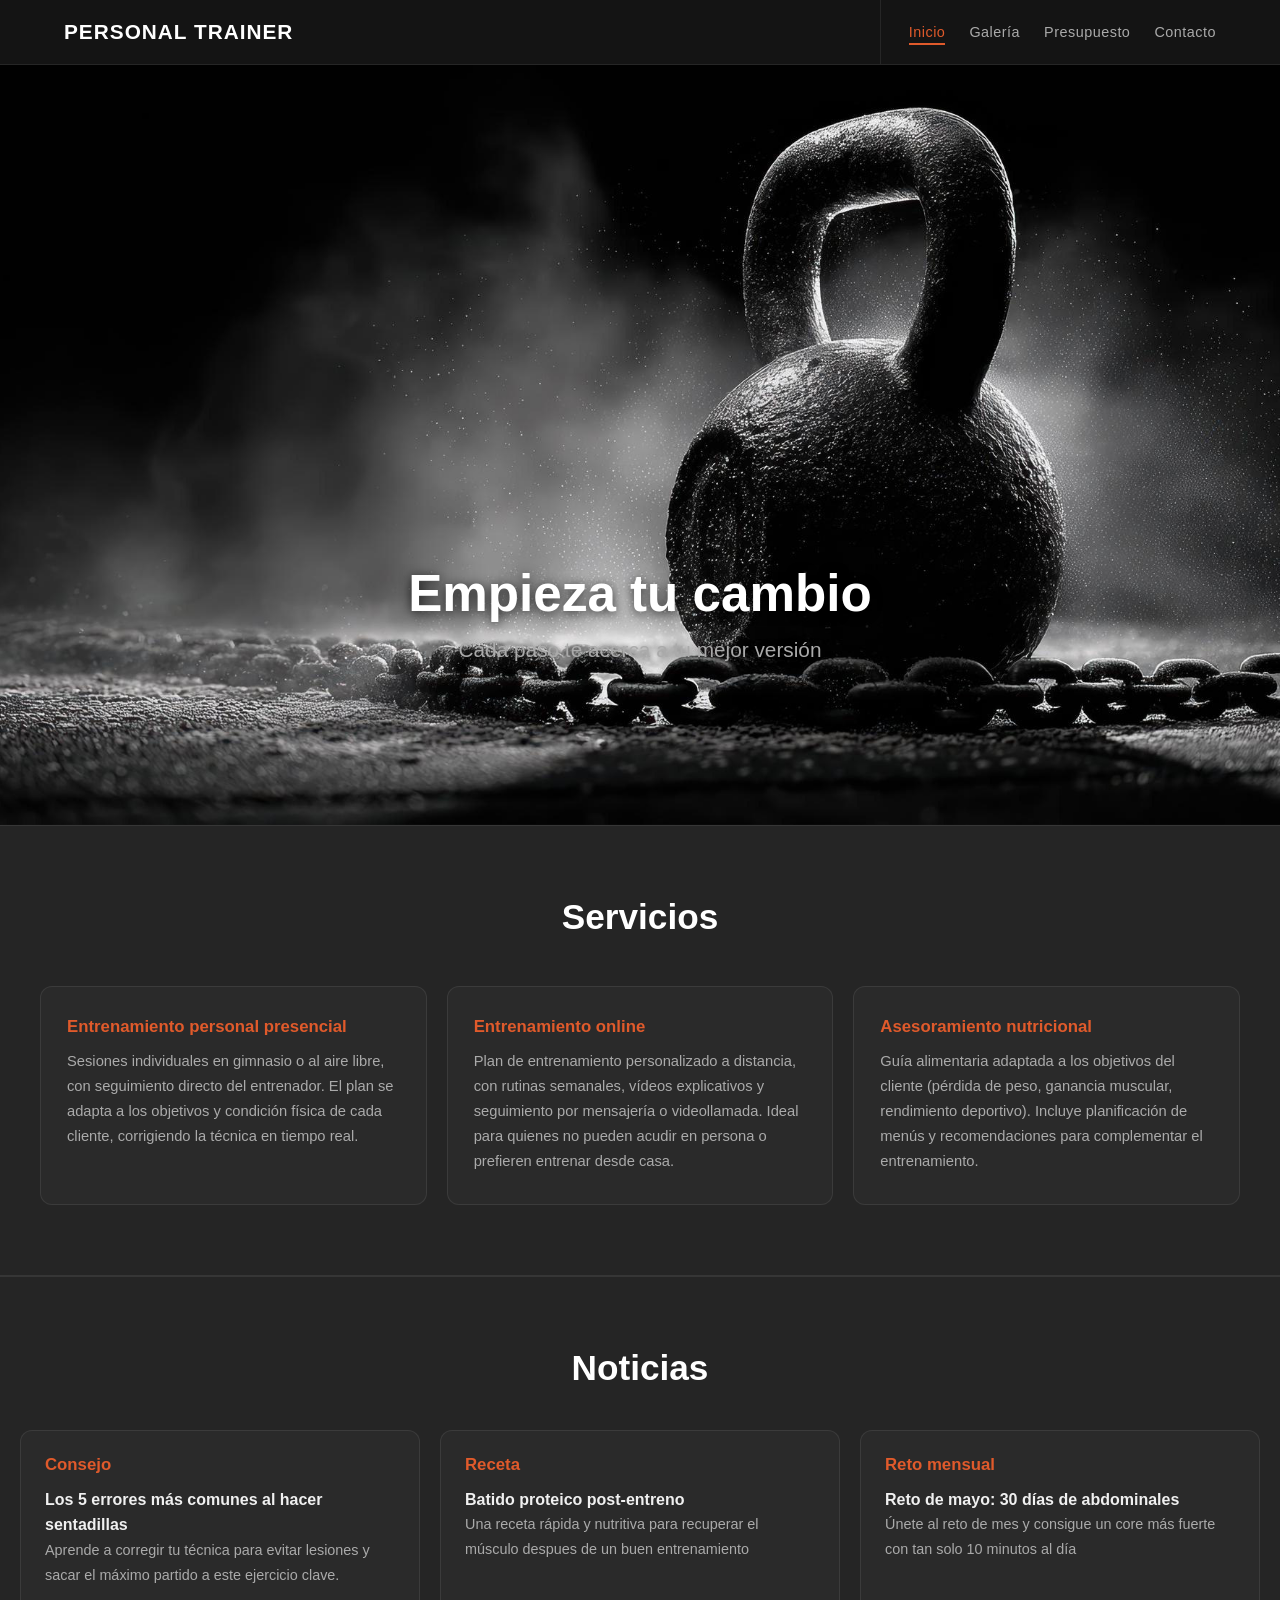
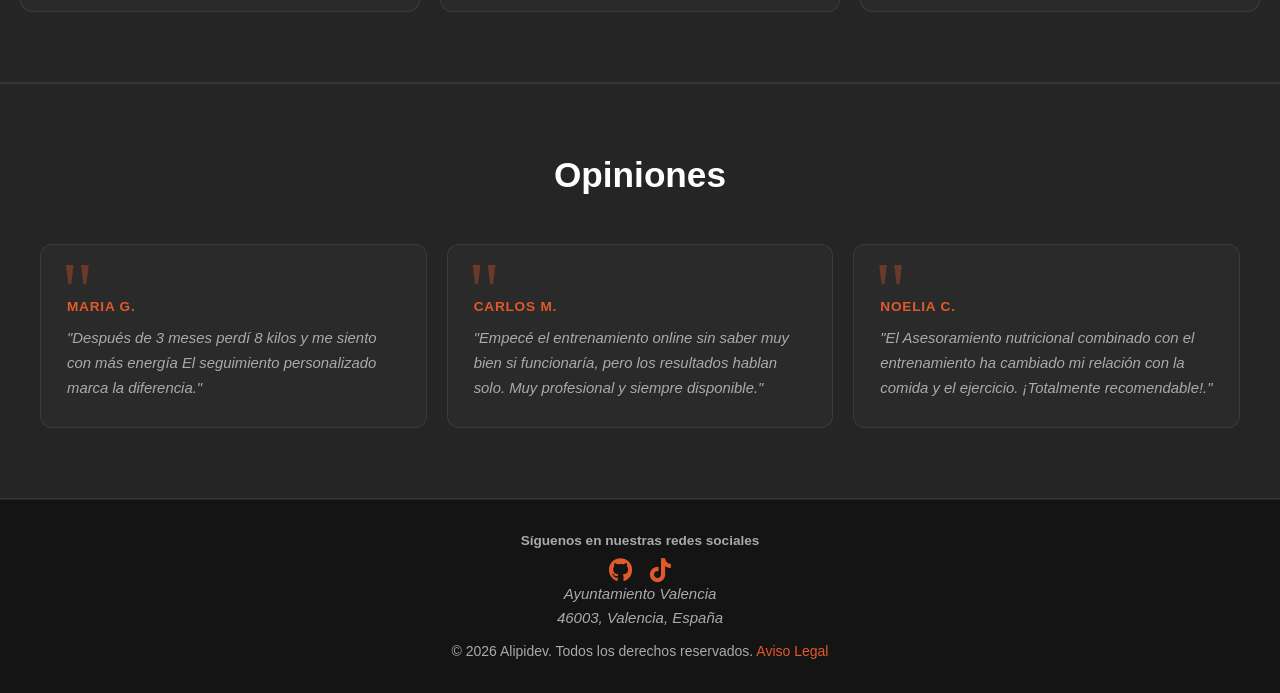
==== index.html @ ffe2478f "primer commit del proyecto" ====
<!DOCTYPE html>
<html lang="es">
<head>
    <meta charset="UTF-8">
    <meta name="viewport" content="width=device-width, initial-scale=1.0">
    <!-- Cargamos el CSS -->
    <link rel="stylesheet" href="css/styles.css">
    <!-- Cargamos los iconos de las redes sociales -->
    <link rel="stylesheet" href="https://cdnjs.cloudflare.com/ajax/libs/font-awesome/6.0.0/css/all.min.css">
    <title>Personal Trainer Alina</title>
</head>
<body>
    <!-- Cargamos el header de la página -->
     <div id="mi-header"></div>

     <main>
        <!-- Primera sección -->
         <section class="hero" id="hero">
            <div class="hero-image">
                <img src="assets/fondo_inicial.png" alt="Fondo principal" class="fondo_inicial">
            </div>
            <div class="hero-text">
                <h2>Empieza tu cambio</h2>
                <h3>Cada paso te acerca a tu mejor versión</h3>
            </div>
         </section>

         <!-- Segunda sección servicios prestados-->
          <section class="section-services" id="section-services">
            <h2>Servicios</h2>
                <div class="div-services">
                    <div class="grid-services">
                        <article class="item-services">
                            <h3>Entrenamiento personal presencial</h3>
                            <p>Sesiones individuales en gimnasio o al aire libre, con seguimiento directo del entrenador. 
                                El plan se adapta a los objetivos y condición física de cada cliente, corrigiendo la técnica en tiempo real.</p>
                        </article>
                        <article class="item-services">
                            <h3>Entrenamiento online</h3>
                            <p>Plan de entrenamiento personalizado a distancia, con rutinas semanales, vídeos explicativos y seguimiento por mensajería
                                 o videollamada. Ideal para quienes no pueden acudir en persona o prefieren entrenar desde casa.</p>
                        </article>
                        <article class="item-services">
                            <h3>Asesoramiento nutricional</h3>
                            <p>Guía alimentaria adaptada a los objetivos del cliente (pérdida de peso, ganancia muscular, rendimiento deportivo). 
                                Incluye planificación de menús y recomendaciones para complementar el entrenamiento.</p>
                        </article>
                    </div>
                </div>

          </section>

          <!-- Tercera sección noticias por JSON -->
           <section class="noticias-json" id="noticias-json">
                <h2>Noticias</h2>
           </section>

           <!-- Cuarta sección de testimonios -->
            <section class="testimonios" id="testimonios">
                <h2>Opiniones</h2>
                <div class="grid-testimonios">
                    <article>
                        <h3>Maria G.</h3>
                        <p>"Después de 3 meses perdí 8 kilos y me siento con más energía 
                            El seguimiento personalizado marca la diferencia."
                        </p>
                    </article>
                    <article>
                        <h3>Carlos M.</h3>
                        <p>"Empecé el entrenamiento online sin saber muy bien si funcionaría,
                            pero los resultados hablan solo. Muy profesional y siempre disponible."
                        </p>
                    </article>
                    <article>
                        <h3>Noelia C.</h3>
                        <p>"El Asesoramiento nutricional combinado con el entrenamiento ha cambiado mi 
                            relación con la comida y el ejercicio. ¡Totalmente recomendable!."
                        </p>
                    </article>
                </div>

            </section>
     </main>

     <!-- Cargamos el footer -->
      <div id="mi-footer"></div>
      
    <!-- Cargamos el script -->
     <script src="/js/components.js"></script>
</body>
</html>
---- css/styles.css ----
/* =============================================
   PERSONAL TRAINER ALINA — style.css
   Tema oscuro · Mobile First
   Breakpoints:
     Tablet  → min-width: 768px
     Desktop → min-width: 1024px
============================================= */
/* =============================================
   ÍNDICE DE ESTILOS - SITIO WEB PERSONAL TRAINER
   1. AJUSTES PREDEFINIDOS DE ESTILOS
   2. HEADER
   3. PÁGINA DE INICIO (SECCIÓN HERO)
   4. PÁGINA DE INICIO (SECCIÓN SERVICIOS)
   5. PÁGINA DE INICIO (SECCIÓN NOTICIAS)
   6. PÁGINA DE INCIIO (SECCIÓN TESTIMONIOS)
   7. PÁGINA PRESUPUESTOS
   8. PÁGINA CONTACTOS
   9. PÁGINA AVISO LEGAL
   10. FOOTER
============================================= */

/* =============================================
   1. AJUSTES PREDEFINIDOS DE ESTILOS
============================================= */

/* ── Reset y base ── */
*, *::before, *::after {
    box-sizing: border-box;
    margin: 0;
    padding: 0;
}

html {
    scroll-behavior: smooth;
}

body {
    font-family: 'Segoe UI', Arial, sans-serif;
    font-size: 16px;
    line-height: 1.6;
    color: #f0f0f0;
    background-color: #1e1e1e;
    min-height: 100vh;
    display: flex;
    flex-direction: column;
    
}
main{ 
    flex: 1;
    padding-top: 15px;
 }

img {
    max-width: 100%;
    height: auto;
    display: block;
}

h1, h2, h3 {
    line-height: 1.2;
}

/* ── Variables de color ── */
:root {
    --color-primary:      #e05a2b;
    --color-bg:           #1e1e1e;
    --color-bg-card:      #2a2a2a;
    --color-bg-section:   #252525;
    --color-text:         #f0f0f0;
    --color-text-muted:   #aaaaaa;
    --color-border:       rgba(255, 255, 255, 0.08);
    --color-border-hover: rgba(255, 255, 255, 0.18);
    --max-width:          1200px;
    --padding-section:    70px 20px;
}

/* =============================================
   HEADER
   Estructura esperada en components.js:
   <header class="site-header">
     <div class="header-inner">
       <div class="logo"><a href="/">Alina PT</a></div>
       <nav class="nav-menu">
         <ul>
           <li><a href="/">Inicio</a></li>
           <li><a href="/pages/galeria.html">Galería</a></li>
         </ul>
       </nav>
     </div>
   </header>
============================================= */
/* =============================================
   2. HEADER
============================================= */
.site-header {
    background-color: #141414;
    border-bottom: 1px solid var(--color-border);
    position: fixed;
    top: 0;
    left: 0;
    width: 100%;
    z-index: 100;
}

.header-inner {
    max-width: var(--max-width);
    margin: 0 auto;
    padding: 0 24px;
    height: 64px;
    display: flex;
    flex-direction: row;
    justify-content: space-between; /*logo iz1, nav der*/
    align-items: center;
}

/* ── Logo izquierda ── */
.logo{
    display: flex;
    align-items: center;
}

.logo h1{
    margin: 0;
    font-size: 1.3rem;
}

.logo-text {
    color: #ffffff;
    text-decoration: none;
    font-size: 1.3rem;
    font-weight: 700;
    letter-spacing: 1px;
}

/* ── Nav a la derecha con borde ── */
.navbar {
    border-left: 1px solid var(--color-border);  /* borde que lo separa del logo */
    padding-left: 28px;
    height: 100%;
    display: flex;
    align-items: center;
}

.navbar ul {
    list-style: none;
    display: flex;
    gap: 24px;
}

.navbar a {
    color: var(--color-text-muted);
    text-decoration: none;
    font-size: 0.9rem;
    letter-spacing: 0.5px;
    padding-bottom: 3px;
    border-bottom: 2px solid transparent;    /* reserva espacio para el borde naranja */
    transition: color 0.2s, border-color 0.2s;
}

/* Hover: todos los links */
.navbar a:hover {
    color: var(--color-primary);
    border-bottom-color: var(--color-primary);
}

/* Página activa: siempre naranja */
.navbar a.active {
    color: var(--color-primary);
    border-bottom-color: var(--color-primary);
}

/* ── Botón hamburguesa ── */
.btn-hamburguesa {
    display: none;              /* oculto por defecto en desktop */
    flex-direction: column;
    justify-content: center;
    gap: 5px;                   /* espacio entre las tres líneas */
    background: none;           /* sin fondo */
    border: none;               /* sin borde */
    cursor: pointer;
    padding: 4px;
    z-index: 200;               /* por encima del navbar */
}

.btn-hamburguesa span {
    display: block;
    width: 24px;                /* ancho de cada línea */
    height: 2px;                /* grosor de cada línea */
    background-color: #ffffff;  /* color blanco */
    border-radius: 2px;
    transition: all 0.3s;       /* animación suave al abrir/cerrar */
}

/* ── Animación al abrir el menú ── */
/* Cuando el botón tiene la clase 'abierto' las líneas forman una X */
.btn-hamburguesa.abierto span:nth-child(1) {
    transform: translateY(7px) rotate(45deg);   /* línea superior gira */
}
.btn-hamburguesa.abierto span:nth-child(2) {
    opacity: 0;                                 /* línea central desaparece */
}
.btn-hamburguesa.abierto span:nth-child(3) {
    transform: translateY(-7px) rotate(-45deg); /* línea inferior gira */
}

/* ── Responsive móvil ── */
@media (max-width: 767px) {

    /* Mostramos el botón hamburguesa */
    .btn-hamburguesa {
        display: flex;
    }

    /* Ocultamos el navbar por defecto en móvil */
    .navbar {
        display: none;              /* oculto hasta que se pulse el botón */
        position: fixed;            /* flota sobre el contenido */
        top: 64px;                  /* justo debajo del header */
        left: 0;
        width: 100%;
        height: auto;
        background-color: #141414;  /* mismo fondo que el header */
        border-bottom: 1px solid var(--color-border);
        padding: 16px 24px;
        border-left: none;          /* quitamos el borde izquierdo del desktop */
    }

    /* Cuando el navbar tiene la clase 'abierto' se muestra */
    .navbar.abierto {
        display: flex;
    }

    /* Los links en columna en móvil */
    .navbar ul {
        flex-direction: column;
        gap: 12px;
        width: 100%;
    }
    .navbar a {
        font-size: 1rem;
        padding: 8px 0;
    }

}
/* =============================================
   3. HERO
============================================= */
.hero {
    position: relative;
    width: 100%;
    min-height: 90vh;
}

.hero-image {
    position: absolute;
    top: 0;
    left: 0;
    width: 100%;
    height: 100%;
    z-index: 0;
}

.hero-image img {
    width: 100%;
    height: 100%;
    object-fit: cover;
    object-position: center top;
    display: block;
}

.hero-text {
    position: absolute;
    z-index: 1;
    bottom: 10%;
    left: 50%;
    transform: translateX(-50%);
    width: 90%;
    text-align: center;
}

.hero-text h2 {
    font-size: clamp(2rem, 5vw, 3.2rem);
    color: #ffffff;
    margin-bottom: 14px;
    font-weight: 700;
    text-shadow: 0 2px 12px rgba(0,0,0,0.8);
}

.hero-text h3 {
    font-size: clamp(1rem, 2.5vw, 1.3rem);
    color: var(--color-text-muted);
    font-weight: 400;
    text-shadow: 0 2px 8px rgba(0,0,0,0.8);
}

@media (min-width: 768px) {
    .hero-text{
        bottom: 15%;
        width: 70%;
    }

}
@media (min-width: 1024px){
    .hero-text{
        bottom: 20%;
        width: 50%;
    }
}

/* =============================================
   4. SERVICIOS
============================================= */
.section-services {
    background-color: var(--color-bg-section);
    border-top: 1px solid var(--color-border);
    border-bottom: 1px solid var(--color-border);
    padding: var(--padding-section);
}

.section-services h2 {
    text-align: center;
    font-size: clamp(1.5rem, 4vw, 2.2rem);
    color: #ffffff;
    margin-bottom: 48px;
}

.div-services {
    max-width: var(--max-width);
    margin: 0 auto;
}

.grid-services {
    display: grid;
    grid-template-columns: 1fr;
    gap: 20px;
}

.item-services {
    background-color: var(--color-bg-card);
    border: 1px solid var(--color-border);
    border-radius: 12px;
    padding: 30px 26px;
    transition: border-color 0.25s, transform 0.25s;
}

.item-services:hover {
    border-color: var(--color-primary);
    transform: translateY(-4px);
}

.item-services h3 {
    font-size: 1.05rem;
    color: var(--color-primary);
    margin-bottom: 12px;
    font-weight: 600;
}

.item-services p {
    color: var(--color-text-muted);
    font-size: 0.92rem;
    line-height: 1.7;
}

@media (min-width: 768px) {
    .grid-services { grid-template-columns: repeat(2, 1fr); }
}

@media (min-width: 1024px) {
    .grid-services { grid-template-columns: repeat(3, 1fr); }
}

/* =============================================
   5. NOTICIAS (se rellenará con JS/JSON)
============================================= */
.noticias-json {
    
    background-color: var(--color-bg-section);
    border-top: 1px solid var(--color-border);
    border-bottom: 1px solid var(--color-border);
    padding: var(--padding-section);
}

.noticias-json h2 {
    text-align: center;
    font-size: clamp(1.5rem, 4vw, 2.2rem);
    color: #ffffff;
    margin-bottom: 40px;
    
}

.grid-noticias {
    display: grid;
    grid-template-columns: 1fr;
    gap: 20px;
}

.card-noticia {
    background-color: var(--color-bg-card);
    border: 1px solid var(--color-border);
    border-radius: 12px;
    padding: 24px;
    transition: border-color 0.25s;
}

.card-noticia:hover {
    border-color: var(--color-primary);
    transform: translateY(-4px);
}

.card-noticia h3 {
    font-size: 1.05rem;
    color: var(--color-primary);
    margin-bottom: 12px;
    font-weight: 600;
}


.card-noticia p {
    color: var(--color-text-muted);
    font-size: 0.9rem;
    line-height: 1.7;
}

@media (min-width: 768px) {
    .grid-noticias { grid-template-columns: repeat(2, 1fr); }
}

@media (min-width: 1024px) {
    .grid-noticias { grid-template-columns: repeat(3, 1fr); }
}

/* =============================================
   6. TESTIMONIOS
============================================= */
.testimonios {
    background-color: var(--color-bg-section);
    border-top: 1px solid var(--color-border);
    border-bottom: 1px solid var(--color-border);
    padding: var(--padding-section);
}

.testimonios h2 {
    text-align: center;
    font-size: clamp(1.5rem, 4vw, 2.2rem);
    color: #ffffff;
    margin-bottom: 48px;
}

.grid-testimonios {
    display: grid;
    grid-template-columns: 1fr;
    gap: 20px;
    max-width: var(--max-width);
    margin: 0 auto;
}

.grid-testimonios article {
    background-color: var(--color-bg-card);
    border: 1px solid var(--color-border);
    border-radius: 12px;
    padding: 30px 26px 26px;
    position: relative;
    transition: border-color 0.25s;
}

.grid-testimonios article:hover {
    border-color: var(--color-primary);
}

.grid-testimonios article::before {
    content: '"';
    font-size: 5rem;
    color: var(--color-primary);
    position: absolute;
    top: 6px;
    left: 20px;
    line-height: 1;
    opacity: 0.35;
    font-family: Georgia, serif;
}

.grid-testimonios h3 {
    font-size: 0.85rem;
    color: var(--color-primary);
    margin-bottom: 10px;
    padding-top: 24px;
    font-weight: 600;
    letter-spacing: 0.8px;
    text-transform: uppercase;
}

.grid-testimonios p {
    color: var(--color-text-muted);
    font-size: 0.93rem;
    font-style: italic;
    line-height: 1.7;
}

@media (min-width: 768px) {
    .grid-testimonios { grid-template-columns: repeat(2, 1fr); }
}

@media (min-width: 1024px) {
    .grid-testimonios { grid-template-columns: repeat(3, 1fr); }
}
/* =============================================
   7. PÁGINA PRESUPUESTOS
============================================= */

.error{
    color: var(--color-primary);
    font-size: 0.8rem;
    margin-top: 4px;
    display: block; /*Para que ocupe su propia linea*/
}
/* ── Sección principal ── */
.section-datos {
    max-width: 700px;           /* limita el ancho para que no quede muy estirado */
    margin: 60px auto;          /* centra la sección horizontalmente */
    padding: 0 20px;            /* espacio a los lados en móvil */
}

.section-datos h2 {
    font-size: clamp(1.5rem, 4vw, 2.2rem);  /* tamaño responsive igual que el resto de la web */
    color: #ffffff;
    text-align: center;
    margin-bottom: 40px;
}

/* ── Fieldset ── */
fieldset {
    border: 1px solid var(--color-border);  /* borde sutil igual que las cards */
    border-radius: 12px;                    /* bordes redondeados */
    padding: 28px;                          /* espacio interior */
    margin-bottom: 24px;                    /* separación entre fieldsets */
    background-color: var(--color-bg-card); /* fondo oscuro de card */
}

legend {
    color: var(--color-primary);    /* naranja para que destaque */
    font-weight: 700;
    font-size: 1rem;
    padding: 0 10px;                /* espacio a los lados del texto */
}

/* ── Grupos de campos ── */
.form-grupo {
    display: flex;
    flex-direction: column;     /* label arriba, input abajo */
    gap: 6px;                   /* espacio entre label e input */
    margin-bottom: 20px;        /* separación entre campos */
}

.form-grupo label {
    color: var(--color-text-muted);  /* gris suave para las etiquetas */
    font-size: 0.9rem;
}

/* ── Inputs y select ── */
.form-grupo input,
.form-grupo select {
    background-color: var(--color-bg);          /* fondo oscuro */
    border: 1px solid var(--color-border);      /* borde sutil */
    border-radius: 8px;                         /* bordes redondeados */
    color: var(--color-text);                   /* texto claro */
    padding: 10px 14px;                         /* espacio interior */
    font-size: 0.95rem;
    transition: border-color 0.2s;              /* animación suave al hacer focus */
    width: 100%;                                /* ocupa todo el ancho disponible */
}

/* Input al hacer clic */
.form-grupo input:focus,
.form-grupo select:focus {
    outline: none;                              /* quitamos el borde azul del navegador */
    border-color: var(--color-primary);         /* borde naranja al hacer focus */
}

/* Input de solo lectura (presupuesto total) */
.form-grupo input[readonly] {
    color: var(--color-primary);    /* naranja para que destaque el precio */
    font-weight: 700;
    font-size: 1.1rem;
    cursor: not-allowed;            /* cursor de prohibido para indicar que no se puede editar */
}

/* ── Plazo (input + select juntos) ── */
.plazo-input {
    display: flex;
    gap: 10px;                  /* espacio entre el número y el desplegable */
}

.plazo-input input {
    flex: 1;                    /* el input ocupa el máximo espacio posible */
}

.plazo-input select {
    width: auto;                /* el select solo ocupa lo que necesita */
}

/* ── Texto pequeño de ayuda ── */
.form-grupo small {
    color: var(--color-text-muted);  /* gris suave */
    font-size: 0.8rem;
    line-height: 1.5;
}

/* ── Extras (checkboxes) ── */
.opciones-extras {
    display: flex;
    flex-direction: column;     /* cada extra en su propia línea */
    gap: 10px;
}

.opciones-extras label {
    display: flex;
    align-items: center;        /* checkbox y texto alineados verticalmente */
    gap: 8px;                   /* espacio entre checkbox y texto */
    color: var(--color-text);
    cursor: pointer;            /* cursor de mano para indicar que es clickable */
}

.opciones-extras input[type="checkbox"] {
    accent-color: var(--color-primary);  /* color naranja en el checkbox al marcarlo */
    width: 16px;
    height: 16px;
}

/* ── Condiciones ── */
.condiciones-label {
    display: flex;
    align-items: center;
    gap: 8px;
    color: var(--color-text);
    cursor: pointer;
}

.condiciones-label input[type="checkbox"] {
    accent-color: var(--color-primary);  /* naranja al marcar */
    width: 16px;
    height: 16px;
}

/* ── Botones ── */
.form-botones {
    display: flex;
    gap: 12px;                  /* espacio entre botones */
    margin-top: 10px;
}

.form-botones button[type="submit"] {
    background-color: var(--color-primary);  /* fondo naranja */
    color: #ffffff;
    border: none;
    border-radius: 8px;
    padding: 12px 28px;
    font-size: 0.95rem;
    font-weight: 600;
    cursor: pointer;
    transition: opacity 0.2s;   /* animación suave al hacer hover */
}

.form-botones button[type="submit"]:hover {
    opacity: 0.85;              /* se oscurece un poco al pasar el ratón */
}

.form-botones button[type="reset"] {
    background-color: transparent;          /* fondo transparente */
    color: var(--color-text-muted);         /* texto gris */
    border: 1px solid var(--color-border);  /* borde sutil */
    border-radius: 8px;
    padding: 12px 28px;
    font-size: 0.95rem;
    cursor: pointer;
    transition: border-color 0.2s, color 0.2s;
}

.form-botones button[type="reset"]:hover {
    border-color: var(--color-primary);     /* borde naranja al pasar el ratón */
    color: var(--color-primary);            /* texto naranja al pasar el ratón */
}

/* ── Responsive tablet ── */
@media (min-width: 768px) {
    .section-datos {
        padding: 0;             /* quitamos el padding lateral en pantallas grandes */
    }
}

/* =============================================
   8. PÁGINA CONTACTO
============================================= */

/* ── Sección principal ── */
.section-contacto {
    max-width: var(--max-width);    /* mismo ancho máximo que el resto de la web */
    margin: 60px auto;              /* centra la sección */
    padding: 0 24px;                /* espacio lateral en móvil */
}

.section-contacto h2 {
    font-size: clamp(1.5rem, 4vw, 2.2rem);  /* tamaño responsive */
    color: #ffffff;
    text-align: center;
    margin-bottom: 40px;
}

/* ── Contenedor inner: info + mapa ── */
.contacto-inner {
    display: flex;
    flex-direction: column;     /* en móvil, info arriba y mapa abajo */
    gap: 40px;
}

/* ── Bloque de información ── */
.contacto-info {
    background-color: var(--color-bg-card);     /* fondo oscuro de card */
    border: 1px solid var(--color-border);      /* borde sutil */
    border-radius: 12px;                        /* bordes redondeados */
    padding: 32px;
}

.contacto-info h3 {
    color: var(--color-primary);    /* naranja para el título */
    font-size: 1.2rem;
    margin-bottom: 24px;
}

/* ── Cada fila de dato (icono + texto) ── */
.info-item {
    display: flex;
    align-items: center;        /* icono y texto alineados verticalmente */
    gap: 14px;                  /* espacio entre icono y texto */
    margin-bottom: 20px;
}

.info-item i {
    color: var(--color-primary);    /* iconos en naranja */
    font-size: 1.1rem;
    width: 20px;                    /* ancho fijo para que todos los textos queden alineados */
    text-align: center;
}

.info-item p {
    color: var(--color-text-muted); /* texto gris suave */
    font-size: 0.95rem;
}

/* ── Contenedor del mapa ── */
.contacto-mapa {
    border-radius: 12px;            /* bordes redondeados */
    overflow: hidden;               /* para que el mapa respete los bordes redondeados */
    border: 1px solid var(--color-border);
}

#mapa {
    width: 100%;
    height: 450px;                  /* altura del mapa, ajústala a tu gusto */
}

/* ── Botón cómo llegar ── */


#btn-ruta {
    width: 100%;                /* ocupa todo el ancho de la info */
    margin-top: 10px;           /* separación de los datos de arriba */
    background-color: var(--color-primary);
    color: #ffffff;
    border: none;
    border-radius: 8px;
    padding: 12px 20px;
    font-size: 0.9rem;
    font-weight: 600;
    cursor: pointer;
    display: flex;
    align-items: center;
    justify-content: center;    /* centra el icono y el texto */
    gap: 8px;
    transition: opacity 0.2s;
}

#btn-ruta:hover {
    opacity: 0.85;
}

/* ── Responsive tablet y desktop ── */
@media (min-width: 768px) {
    .contacto-inner {
        flex-direction: row;        /* en pantallas grandes, info a la izquierda y mapa a la derecha */
        align-items: stretch;       /* ambos bloques tienen la misma altura */
    }

    .contacto-info {
        width: 300px;               /* ancho fijo para la info */
        flex-shrink: 0;             /* evita que se encoja */
    }

    .contacto-mapa {
        flex: 1;                    /* el mapa ocupa el resto del espacio disponible */
    }
}

/* =============================================
   9. PÁGINA AVISO LEGAL
============================================= */
.legal-container{
    max-width: 800px;
    margin: 40px auto;
    padding: 40px;
    background: white;
    border-radius: 15px;
    text-align: left; 
}

.legal-container h2{
    color: black;
    margin-bottom: 30px;
    text-align: center;
}

.legal-content h3{
    color: var(--color-primary);
    margin-top: 25px;
    margin-bottom: 10px;
    font-size: 1.2rem;
}

.legal-content p, .legal-content ul{
    line-height: 1.6;
    color: black;
    margin-bottom: 15px;
}

.legal-content ul{
    list-style: square;
    margin-left: 20px;
}

/* =============================================
   10. FOOTER
   Estructura esperada en components.js:
   <footer class="site-footer">
     <p>© 2025 Personal Trainer Alina</p>
   </footer>
============================================= */
.site-footer {
    background-color: #141414;
    border-top: 1px solid var(--color-border);
    color: var(--color-text-muted);
    text-align: center;
    padding: 30px 20px;
    font-size: 0.85rem;
}

.site-footer a {
    color: var(--color-primary);
    text-decoration: none;
}

.site-footer a:hover {
    text-decoration: underline;
}

.footer-social{
    padding: 10px 0px;
    justify-content: center;
    max-width: 100%;
}

.footer-social h4{
    margin-bottom: 15px;
    font-size: 17px;
}

/* Contenedor de los iconos */
.social-iconos{
    display: flex;
    justify-content: center;
    gap: 10px;
}

/* Estilo a los iconos */
.social-iconos a{
    text-decoration: none;
    font-size: 24px;
    transition: 0.4s;
    width: 30px;
    height: 30px;
}
/* Dirección de la empresa */
.footer-address{
    margin-bottom: 10px;
    justify-content: center;
    max-width: 100%;
}

/* H4 */
.footer-address h4{
    margin-bottom: 5px;
    font-size: 17px;
}
.footer-address address{
    font-style: oblique;
    font-size: 15px;
}
.footer-content{
    font-size: 14px;
}
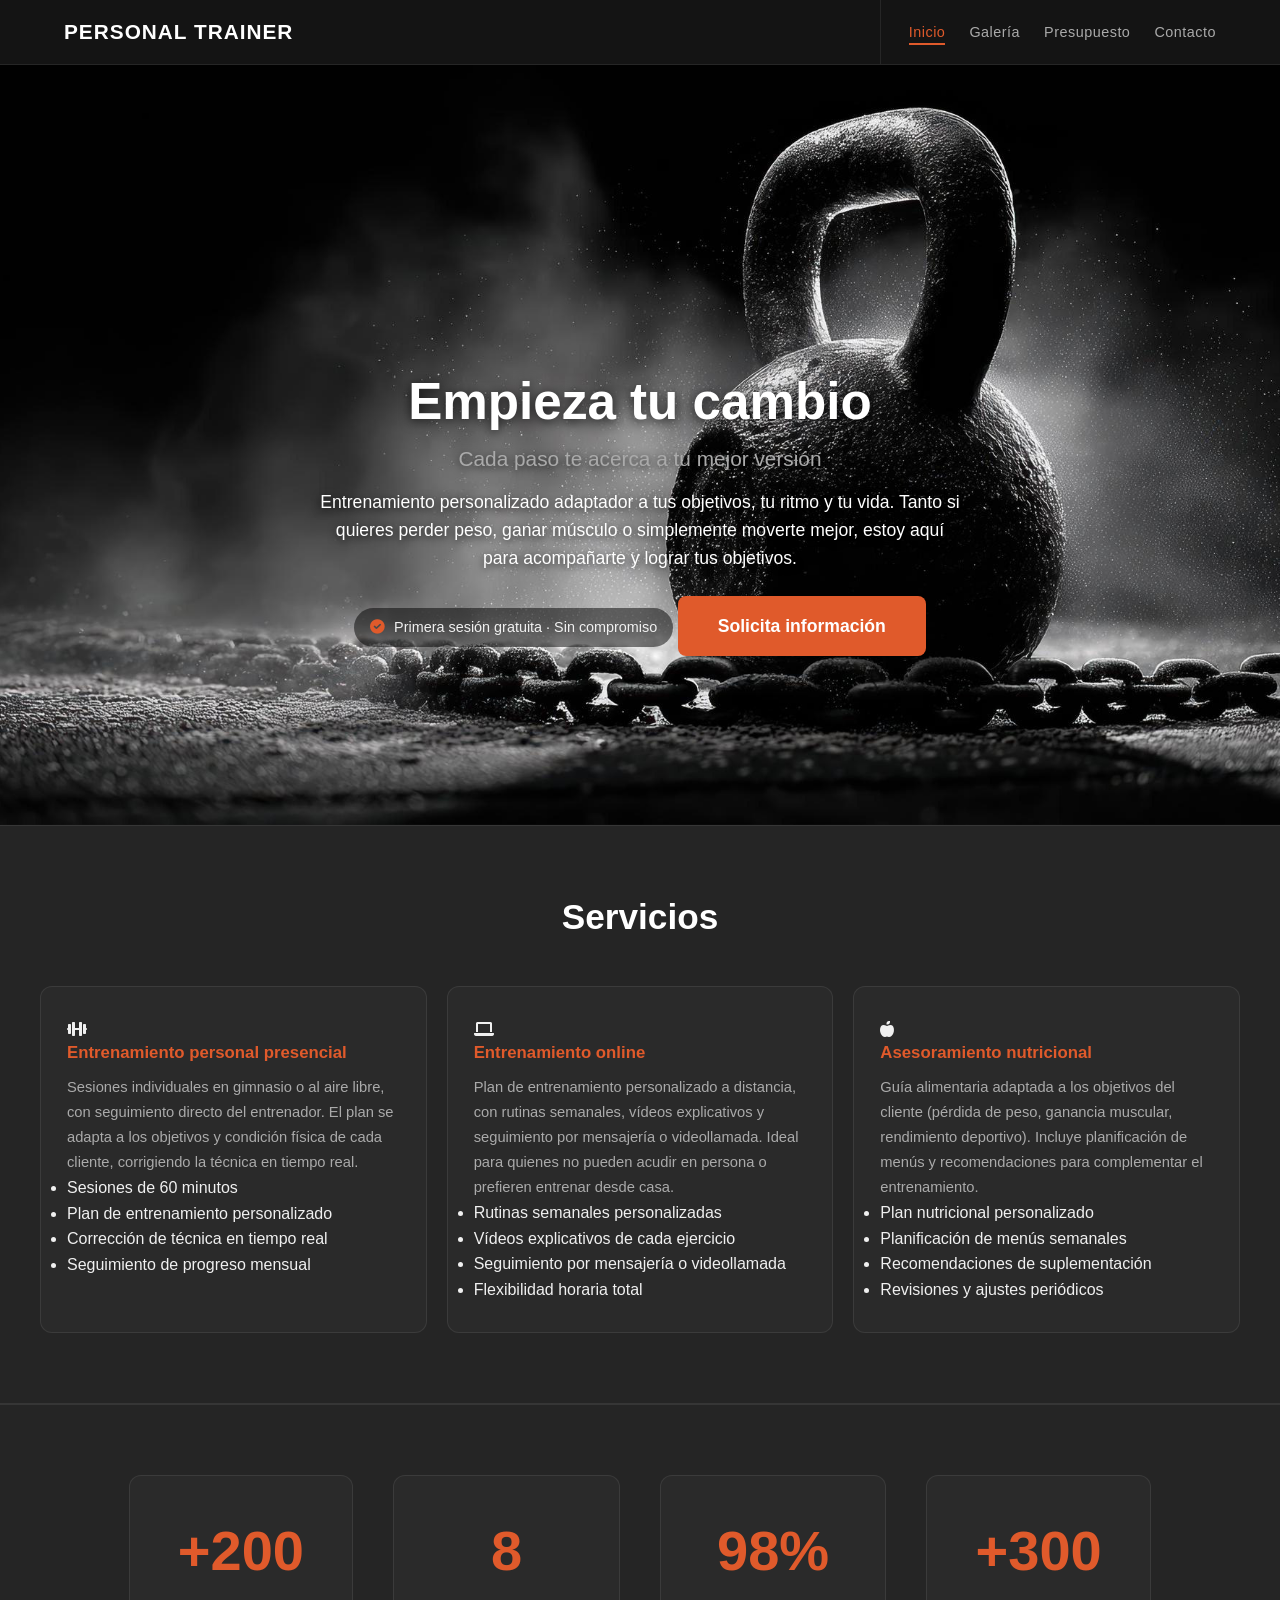
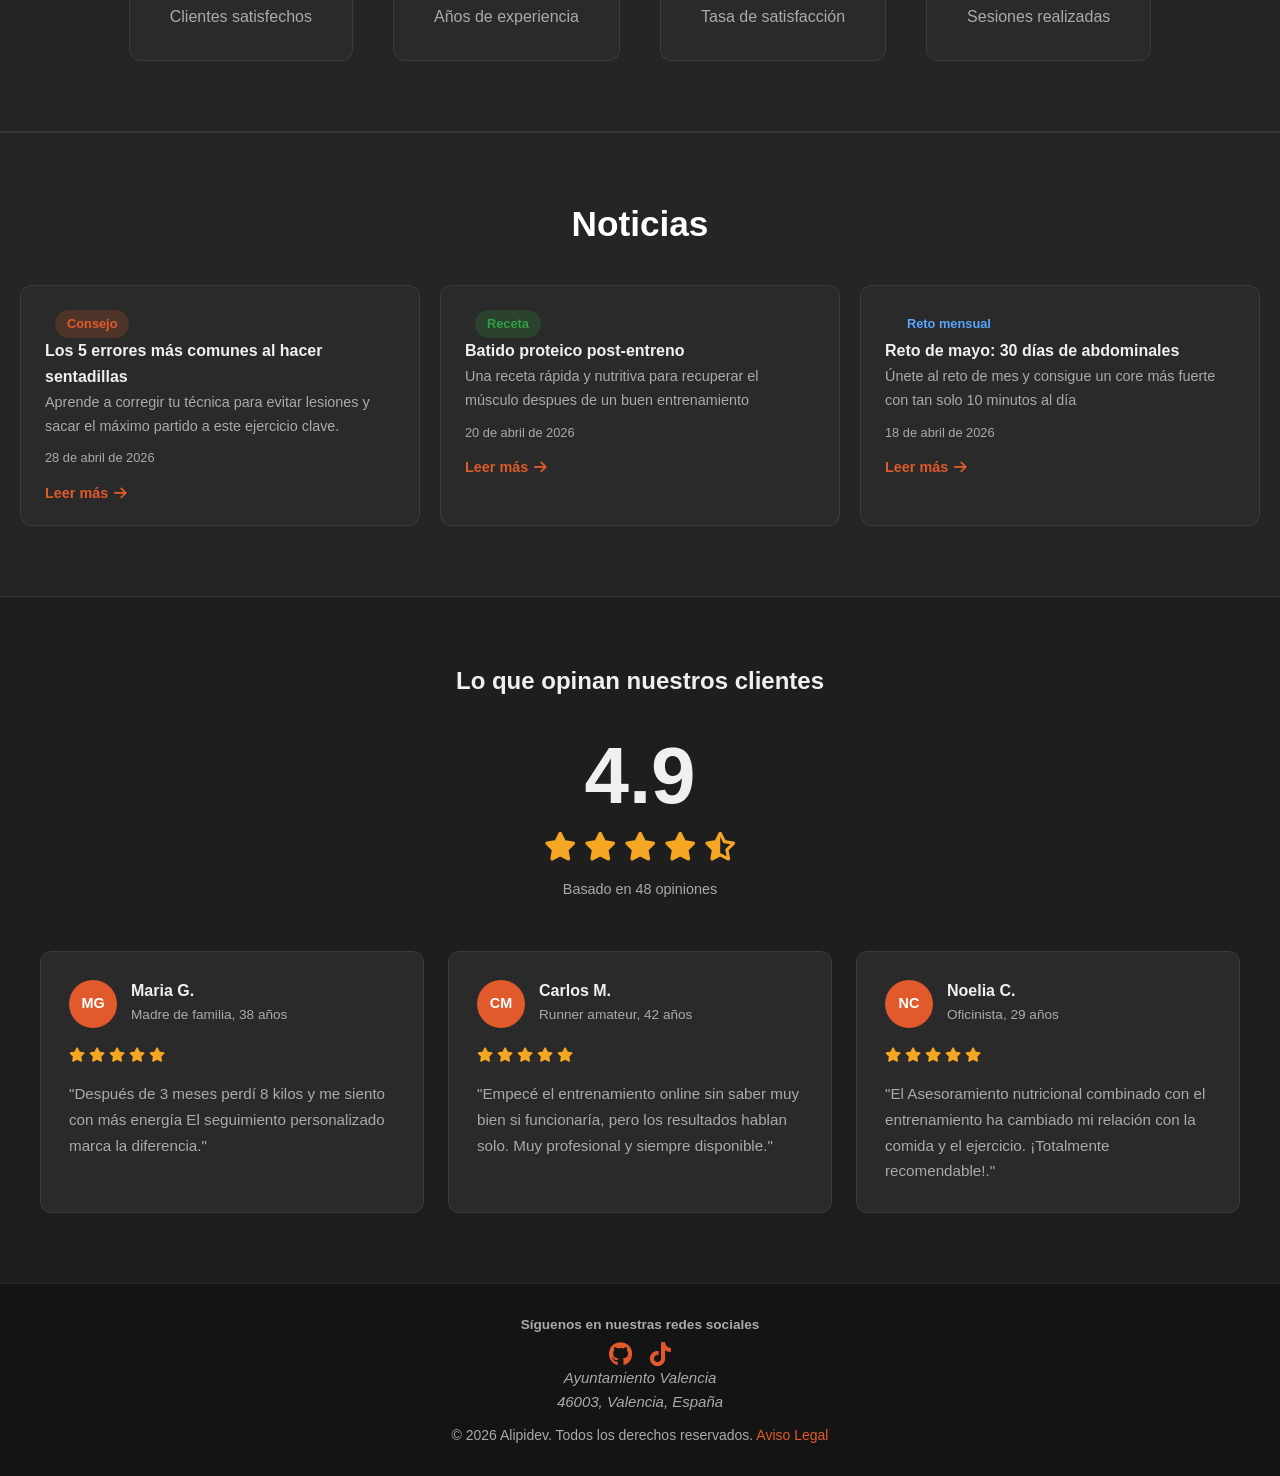
==== commit d3c345e5: "correcciones proyecto web personal trainer" ====
--- a/index.html
+++ b/index.html
@@ -10,18 +10,54 @@
     <title>Personal Trainer Alina</title>
 </head>
 <body>
-    <!-- Cargamos el header de la página -->
-     <div id="mi-header"></div>
+    <header class="site-header">
+        <!-- Encabezado de la página web -->
+         <div class="header-inner">
+            <div class="logo">
+                <h1>
+                    <a href="index.html" class="logo-text">
+                        PERSONAL TRAINER 
+                    </a>
+                </h1>
+            </div>
+            <!-- Navegador -->
+          <nav class="navbar">
+            <ul>
+                <li><a href="index.html" class="active">Inicio</a></li>
+                <li><a href="views/galeria.html">Galería</a></li>
+                <li><a href="views/presupuesto.html">Presupuesto</a></li>
+                <li><a href="views/contacto.html">Contacto</a></li>
+            </ul>
+          </nav>
+    
+          <!-- Botón hamburguesa, solo visible en móvil -->
+           <button class="btn-hamburguesa" id="btn-hamburguesa">
+            <span></span>
+            <span></span>
+            <span></span>
+           </button>
+         </div>
+    
+         
+    </header>
 
      <main>
         <!-- Primera sección -->
          <section class="hero" id="hero">
             <div class="hero-image">
-                <img src="assets/fondo_inicial.png" alt="Fondo principal" class="fondo_inicial">
+                <img src="assets/fondo_inicial.png" alt="Fondo principal" class="fondo_inicial" width="2000" height="1121">
             </div>
             <div class="hero-text">
                 <h2>Empieza tu cambio</h2>
                 <h3>Cada paso te acerca a tu mejor versión</h3>
+                <p>Entrenamiento personalizado adaptador a tus objetivos, tu ritmo y tu vida.
+                    Tanto si quieres perder peso, ganar músculo o simplemente moverte mejor,
+                    estoy aquí para acompañarte y lograr tus objetivos.
+                </p>
+                <div class="badge-garantia">
+                    <i class="fa-solid fa-circle-check"></i> Primera sesi&oacute;n gratuita · Sin compromiso
+                </div>
+                <a href="views/presupuesto.html" class="btn-cta">Solicita información</a>
             </div>
          </section>
 
@@ -31,24 +67,67 @@
                 <div class="div-services">
                     <div class="grid-services">
                         <article class="item-services">
+                            <i class="fa-solid fa-dumbbell"></i>
                             <h3>Entrenamiento personal presencial</h3>
                             <p>Sesiones individuales en gimnasio o al aire libre, con seguimiento directo del entrenador. 
                                 El plan se adapta a los objetivos y condición física de cada cliente, corrigiendo la técnica en tiempo real.</p>
+                            <ul>
+                                <li>Sesiones de 60 minutos</li>
+                                <li>Plan de entrenamiento personalizado</li>
+                                <li>Corrección de técnica en tiempo real</li>
+                                <li>Seguimiento de progreso mensual</li>
+                            </ul>
                         </article>
                         <article class="item-services">
+                            <i class="fa-solid fa-laptop"></i>
                             <h3>Entrenamiento online</h3>
                             <p>Plan de entrenamiento personalizado a distancia, con rutinas semanales, vídeos explicativos y seguimiento por mensajería
                                  o videollamada. Ideal para quienes no pueden acudir en persona o prefieren entrenar desde casa.</p>
+                            <ul>
+                                <li>Rutinas semanales personalizadas</li>
+                                <li>Vídeos explicativos de cada ejercicio</li>
+                                <li>Seguimiento por mensajería o videollamada</li>
+                                <li>Flexibilidad horaria total</li>
+                            </ul>
                         </article>
                         <article class="item-services">
+                            <i class="fa-solid fa-apple-whole"></i>
                             <h3>Asesoramiento nutricional</h3>
                             <p>Guía alimentaria adaptada a los objetivos del cliente (pérdida de peso, ganancia muscular, rendimiento deportivo). 
                                 Incluye planificación de menús y recomendaciones para complementar el entrenamiento.</p>
+                            <ul>
+                                <li>Plan nutricional personalizado</li>
+                                <li>Planificación de menús semanales</li>
+                                <li>Recomendaciones de suplementación</li>
+                                <li>Revisiones y ajustes periódicos</li>
+                            </ul>
                         </article>
                     </div>
                 </div>
 
           </section>
+
+          <!-- Sección de números de impacto -->
+           <div class="section-stats">
+                <div class="grid-stats">
+                    <div class="stat-item">
+                        <span class="stat-numero">+200</span>
+                        <span class="stat-label">Clientes satisfechos</span>
+                    </div>
+                    <div class="stat-item">
+                        <span class="stat-numero">8</span>
+                        <span class="stat-label">Años de experiencia</span>
+                    </div>
+                    <div class="stat-item">
+                        <span class="stat-numero">98%</span>
+                        <span class="stat-label">Tasa de satisfacción</span>
+                    </div>
+                    <div class="stat-item">
+                        <span class="stat-numero">+300</span>
+                        <span class="stat-label">Sesiones realizadas</span>
+                    </div>
+                </div>
+           </div>
 
           <!-- Tercera sección noticias por JSON -->
            <section class="noticias-json" id="noticias-json">
@@ -57,22 +136,79 @@
 
            <!-- Cuarta sección de testimonios -->
             <section class="testimonios" id="testimonios">
-                <h2>Opiniones</h2>
+                <h2>Lo que opinan nuestros clientes</h2>
+
+                <!-- Media de valoración -->
+
+                <div class="valoracion-media">
+                    <span class="valoracion-numero">4.9</span>
+                    <div class="valoracion-estrellas">
+                        <i class="fa-solid fa-star"></i>
+                        <i class="fa-solid fa-star"></i>
+                        <i class="fa-solid fa-star"></i>
+                        <i class="fa-solid fa-star"></i>
+                        <i class="fa-solid fa-star-half-stroke"></i>
+                    </div>
+                    <span class="valoracion-texto">Basado en 48 opiniones</span>
+                </div>
+
+                <!-- Tarjetas de testimonios -->
                 <div class="grid-testimonios">
-                    <article>
-                        <h3>Maria G.</h3>
+                    <article class="card-testimonio">
+                        <div class="testimonio-header">
+                            <div class="testimonio-avatar">MG</div>
+                            <div>
+                                <h3>Maria G.</h3>
+                                <span class="testimonio-perfil">Madre de familia, 38 años</span>
+                            </div>
+                        </div>
+                        <div class="testimonio-estrellas">
+                            <i class="fa-solid fa-star"></i>
+                            <i class="fa-solid fa-star"></i>
+                            <i class="fa-solid fa-star"></i>
+                            <i class="fa-solid fa-star"></i>
+                            <i class="fa-solid fa-star"></i>
+                        </div>
                         <p>"Después de 3 meses perdí 8 kilos y me siento con más energía 
                             El seguimiento personalizado marca la diferencia."
                         </p>
                     </article>
-                    <article>
-                        <h3>Carlos M.</h3>
+
+                    <article class="card-testimonio">
+                        <div class="testimonio-header">
+                            <div class="testimonio-avatar">CM</div>
+                            <div>
+                                <h3>Carlos M.</h3>
+                                <span class="testimonio-perfil">Runner amateur, 42 años</span>
+                            </div>
+                        </div>
+                        <div class="testimonio-estrellas">
+                            <i class="fa-solid fa-star"></i>
+                            <i class="fa-solid fa-star"></i>
+                            <i class="fa-solid fa-star"></i>
+                            <i class="fa-solid fa-star"></i>
+                            <i class="fa-solid fa-star"></i>
+                        </div>
                         <p>"Empecé el entrenamiento online sin saber muy bien si funcionaría,
                             pero los resultados hablan solo. Muy profesional y siempre disponible."
                         </p>
                     </article>
-                    <article>
-                        <h3>Noelia C.</h3>
+
+                    <article class="card-testimonio">
+                        <div class="testimonio-header">
+                            <div class="testimonio-avatar">NC</div>
+                            <div>
+                                <h3>Noelia C.</h3>
+                                <span class="testimonio-perfil">Oficinista, 29 años</span>
+                            </div>
+                        </div>
+                        <div class="testimonio-estrellas">
+                            <i class="fa-solid fa-star"></i>
+                            <i class="fa-solid fa-star"></i>
+                            <i class="fa-solid fa-star"></i>
+                            <i class="fa-solid fa-star"></i>
+                            <i class="fa-solid fa-star"></i>
+                        </div>
                         <p>"El Asesoramiento nutricional combinado con el entrenamiento ha cambiado mi 
                             relación con la comida y el ejercicio. ¡Totalmente recomendable!."
                         </p>
@@ -80,11 +216,47 @@
                 </div>
 
             </section>
+
+            <!-- Modal de noticias -->
+            <div class="modal-overlay" id="modal-overlay">
+                <div class="modal">
+                    <button class="modal-cerrar" id="modal-cerrar">
+                        <i class="fa-solid fa-xmark"></i>
+                    </button>
+                    <span class="tag" id="modal-tag"></span>
+                    <span id="modal-titulo"></span>
+                    <span class="noticia-fecha" id="modal-fecha"></span>
+                    <p id="modal-contenido"></p>
+                </div>
+            </div>
      </main>
 
-     <!-- Cargamos el footer -->
-      <div id="mi-footer"></div>
-      
+      <!-- Footer -->
+      <footer class="site-footer">
+        <h4>Síguenos en nuestras redes sociales</h4>
+            <div class="social-iconos">
+                <a href="https://github.com/alipidev" target="_blank" aria-label="GitHub">
+                    <i class="fa-brands fa-github">
+                        
+                    </i>
+                </a>
+                <a href="https://tiktok.com" target="_blank" aria-label="TikTok">
+                    <i class="fa-brands fa-tiktok"></i>
+                </a>
+            </div>
+            <div class="footer-address">
+                <address>
+                    Ayuntamiento Valencia
+                    <br>
+                    46003, Valencia, España
+                </address>
+            </div>
+        <div class="footer-content">
+            <p>© 2026 Alipidev. Todos los derechos reservados. 
+            <a href="views/aviso-legal.html">Aviso Legal</a>
+            </p>
+        </div>
+    </footer>
     <!-- Cargamos el script -->
      <script src="/js/components.js"></script>
 </body>
--- a/css/styles.css
+++ b/css/styles.css
@@ -13,10 +13,11 @@
    4. PÁGINA DE INICIO (SECCIÓN SERVICIOS)
    5. PÁGINA DE INICIO (SECCIÓN NOTICIAS)
    6. PÁGINA DE INCIIO (SECCIÓN TESTIMONIOS)
-   7. PÁGINA PRESUPUESTOS
-   8. PÁGINA CONTACTOS
-   9. PÁGINA AVISO LEGAL
-   10. FOOTER
+   7. PÁGINA DE GALERÍA
+   8. PÁGINA PRESUPUESTOS
+   9. PÁGINA CONTACTOS
+   10. PÁGINA AVISO LEGAL
+   11. FOOTER
 ============================================= */
 
 /* =============================================
@@ -267,6 +268,17 @@
     object-position: center top;
     display: block;
 }
+/* Animación de deslizamiento desde la derecha */
+@keyframes deslizarDesdeDerechaHero {
+    from {
+        opacity: 0;
+        transform: translateX(calc(-50% + 100px)); /* centrado + desplazado a la derecha */
+    }
+    to {
+        opacity: 1;
+        transform: translateX(-50%); /* solo centrado */
+    }
+}
 
 .hero-text {
     position: absolute;
@@ -276,6 +288,7 @@
     transform: translateX(-50%);
     width: 90%;
     text-align: center;
+    animation: deslizarDesdeDerechaHero 1.5s ease-out 0.3s both;
 }
 
 .hero-text h2 {
@@ -291,12 +304,41 @@
     color: var(--color-text-muted);
     font-weight: 400;
     text-shadow: 0 2px 8px rgba(0,0,0,0.8);
+    margin-bottom: 16px;
+}
+.hero-text p {
+    font-size: clamp(0.9rem, 2vw, 1.1rem);
+    color: #ffffff;
+    text-shadow: 0 2px 8px rgba(0,0,0,0.8);
+    margin-bottom: 24px;
+    line-height: 1.6;
+}
+
+.btn-cta {
+    display: inline-block;
+    background-color: var(--color-primary);
+    color: #ffffff;
+    padding: 14px 32px;
+    border-radius: 8px;
+    text-decoration: none;
+    font-weight: 600;
+    font-size: 1rem;
+    transition: background-color 0.3s ease, transform 0.2s ease;
+}
+.btn-cta:hover {
+    background-color: var(--color-border-hover);
+    transform: scale(1.05);
 }
 
 @media (min-width: 768px) {
     .hero-text{
         bottom: 15%;
         width: 70%;
+    }
+
+    .btn-cta{
+        font-size: 1.1rem;
+        padding: 16px 40px;
     }
 
 }
@@ -361,6 +403,64 @@
     line-height: 1.7;
 }
 
+.badge-garantia{
+    display: inline-block;
+    color: var(--color-text);
+    font-size: 0.9rem;
+    margin-bottom: 16px;
+    background-color: rgba(0, 0, 0, 0.5);
+    padding: 8px 16px;
+    border-radius: 20px;
+    backdrop-filter: blur(4px);
+}
+.badge-garantia i{
+    color: var(--color-primary);
+    margin-right: 6px;
+}
+
+.section-stats {
+    background-color: var(--color-bg-section);
+    padding: var(--padding-section);
+    border-top: 1px solid var(--color-border);
+    border-bottom: 1px solid var(--color-border);
+}
+
+.grid-stats {
+    display: flex;
+    justify-content: center;
+    flex-wrap: wrap;
+    gap: 40px;
+    max-width: var(--max-width);
+    margin: 0 auto;
+}
+
+.stat-item {
+    text-align: center;
+    padding: 30px 40px;
+    border: 1px solid var(--color-border);
+    border-radius: 12px;
+    background-color: var(--color-bg-card);
+    transition: border-color 0.3s ease, transform 0.3s ease;
+    min-width: 180px;
+}
+
+.stat-item:hover {
+    border-color: var(--color-primary);
+    transform: translateY(-5px);
+}
+
+.stat-numero {
+    display: block;
+    font-size: clamp(2rem, 5vw, 3.5rem);
+    font-weight: 700;
+    color: var(--color-primary);
+    margin-bottom: 8px;
+}
+
+.stat-label {
+    font-size: clamp(0.9rem, 2vw, 1rem);
+    color: var(--color-text-muted);
+}
 @media (min-width: 768px) {
     .grid-services { grid-template-columns: repeat(2, 1fr); }
 }
@@ -400,11 +500,13 @@
     border-radius: 12px;
     padding: 24px;
     transition: border-color 0.25s;
+    cursor: pointer;
+    transition: border-color 0.3s ease, transform 0.3 ease;
 }
 
 .card-noticia:hover {
     border-color: var(--color-primary);
-    transform: translateY(-4px);
+    transform: translateY(-5px);
 }
 
 .card-noticia h3 {
@@ -421,79 +523,256 @@
     line-height: 1.7;
 }
 
-@media (min-width: 768px) {
-    .grid-noticias { grid-template-columns: repeat(2, 1fr); }
-}
-
-@media (min-width: 1024px) {
-    .grid-noticias { grid-template-columns: repeat(3, 1fr); }
-}
-
-/* =============================================
-   6. TESTIMONIOS
-============================================= */
-.testimonios {
-    background-color: var(--color-bg-section);
-    border-top: 1px solid var(--color-border);
-    border-bottom: 1px solid var(--color-border);
-    padding: var(--padding-section);
-}
-
-.testimonios h2 {
-    text-align: center;
-    font-size: clamp(1.5rem, 4vw, 2.2rem);
-    color: #ffffff;
-    margin-bottom: 48px;
-}
-
-.grid-testimonios {
-    display: grid;
-    grid-template-columns: 1fr;
-    gap: 20px;
-    max-width: var(--max-width);
-    margin: 0 auto;
-}
-
-.grid-testimonios article {
+.tag{
+    display: inline-block;
+    padding: 4px 12px;
+    border-radius: 20px;
+    font-size: 0.8rem;
+    font-weight: 600;
+    margin-left: 10px;
+}
+
+.tag-consejo{
+    background-color: rgba(224, 90, 43, 0.2);
+    color: var(--color-primary);
+}
+
+.tag-receta{
+    background-color: rgba(46, 160, 67, 0.2);
+    color: #2ea043;
+}
+
+.tag-reto{
+    background-color: rgba(88, 166, 255, 0,2);
+    color: #58a6ff;
+}
+
+.noticia-fecha{
+    display: block;
+    font-size: 0.8rem;
+    color: var(--color-text-muted);
+    margin-top: 10px;
+}
+
+.btn-leer-mas {
+    display: inline-block;
+    margin-top: 16px;
+    background: none;
+    border: none;
+    color: var(--color-primary);
+    font-weight: 600;
+    font-size: 0.9rem;
+    cursor: pointer;
+    padding: 0;
+    transition: gap 0.3s ease;
+    display: flex;
+    align-items: center;
+    gap: 6px;
+}
+
+.btn-leer-mas:hover i {
+    transform: translateX(4px);
+    transition: transform 0.3s ease;
+}
+
+/* Estilos del modal de noticias */
+.modal-overlay {
+    display: none;
+    position: fixed;
+    top: 0;
+    left: 0;
+    width: 100%;
+    height: 100%;
+    background-color: rgba(0, 0, 0, 0.7);
+    z-index: 1000;
+    justify-content: center;
+    align-items: center;
+    backdrop-filter: blur(4px);
+}
+
+.modal-overlay.activo {
+    display: flex;
+}
+
+.modal {
     background-color: var(--color-bg-card);
     border: 1px solid var(--color-border);
     border-radius: 12px;
-    padding: 30px 26px 26px;
+    padding: 40px;
+    max-width: 600px;
+    width: 90%;
     position: relative;
-    transition: border-color 0.25s;
-}
-
-.grid-testimonios article:hover {
+}
+
+#modal-titulo {
+    display: block;
+    font-size: 1.4rem;
+    font-weight: 700;
+    color: var(--color-text);
+    margin: 12px 0 8px;
+}
+
+.modal-cerrar {
+    position: absolute;
+    top: 16px;
+    right: 16px;
+    background: none;
+    border: none;
+    color: var(--color-text-muted);
+    font-size: 1.2rem;
+    cursor: pointer;
+    transition: color 0.3s ease;
+}
+
+.modal-cerrar:hover {
+    color: var(--color-primary);
+}
+
+.modal h3 {
+    margin: 12px 0 8px;
+    color: var(--color-text);
+    font-size: 1.4rem;
+}
+
+.modal p {
+    color: var(--color-text-muted);
+    line-height: 1.8;
+    margin-top: 16px;
+}
+
+.modal ol {
+    padding-left: 20px;
+    margin-top: 16px;
+}
+
+.modal ol li {
+    color: var(--color-text-muted);
+    line-height: 1.8;
+    margin-bottom: 8px;
+    padding-left: 8px;
+}
+
+.modal ol li::marker {
+    color: var(--color-primary);
+    font-weight: 700;
+}
+
+@media (min-width: 768px) {
+    .grid-noticias { grid-template-columns: repeat(2, 1fr); }
+}
+
+@media (min-width: 1024px) {
+    .grid-noticias { grid-template-columns: repeat(3, 1fr); }
+}
+
+/* =============================================
+   6. TESTIMONIOS
+============================================= */
+.testimonios {
+    padding: var(--padding-section);
+    background-color: var(--color-bg);
+    text-align: center;
+}
+
+.testimonios h2 {
+    margin-bottom: 40px;
+}
+
+/* Media de valoración */
+.valoracion-media {
+    display: flex;
+    flex-direction: column;
+    align-items: center;
+    gap: 8px;
+    margin-bottom: 50px;
+}
+
+.valoracion-numero {
+    font-size: clamp(3rem, 8vw, 5rem);
+    font-weight: 700;
+    color: var(--color-text);
+    line-height: 1;
+}
+
+.valoracion-estrellas {
+    font-size: 1.8rem;
+    color: #f5a623;
+}
+
+.valoracion-texto {
+    font-size: 0.9rem;
+    color: var(--color-text-muted);
+}
+
+/* Grid de tarjetas */
+.grid-testimonios {
+    display: grid;
+    grid-template-columns: repeat(auto-fit, minmax(280px, 1fr));
+    gap: 24px;
+    max-width: var(--max-width);
+    margin: 0 auto;
+}
+
+/* Tarjeta testimonio */
+.card-testimonio {
+    background-color: var(--color-bg-card);
+    border: 1px solid var(--color-border);
+    border-radius: 12px;
+    padding: 28px;
+    text-align: left;
+    transition: border-color 0.3s ease, transform 0.3s ease;
+}
+
+.card-testimonio:hover {
     border-color: var(--color-primary);
-}
-
-.grid-testimonios article::before {
-    content: '"';
-    font-size: 5rem;
-    color: var(--color-primary);
-    position: absolute;
-    top: 6px;
-    left: 20px;
-    line-height: 1;
-    opacity: 0.35;
-    font-family: Georgia, serif;
-}
-
-.grid-testimonios h3 {
+    transform: translateY(-5px);
+}
+
+/* Header con avatar y nombre */
+.testimonio-header {
+    display: flex;
+    align-items: center;
+    gap: 14px;
+    margin-bottom: 16px;
+}
+
+.testimonio-avatar {
+    width: 48px;
+    height: 48px;
+    border-radius: 50%;
+    background-color: var(--color-primary);
+    color: #ffffff;
+    display: flex;
+    align-items: center;
+    justify-content: center;
+    font-weight: 700;
+    font-size: 0.9rem;
+    flex-shrink: 0;
+}
+
+.testimonio-header h3 {
+    font-size: 1rem;
+    color: var(--color-text);
+    margin: 0;
+}
+
+.testimonio-perfil {
     font-size: 0.85rem;
-    color: var(--color-primary);
-    margin-bottom: 10px;
-    padding-top: 24px;
-    font-weight: 600;
-    letter-spacing: 0.8px;
-    text-transform: uppercase;
-}
-
-.grid-testimonios p {
     color: var(--color-text-muted);
-    font-size: 0.93rem;
-    font-style: italic;
+}
+
+/* Estrellas individuales */
+.testimonio-estrellas {
+    color: #f5a623;
+    font-size: 0.9rem;
+    margin-bottom: 14px;
+}
+
+/* Texto de la opinión */
+.card-testimonio p {
+    color: var(--color-text-muted);
     line-height: 1.7;
+    font-size: 0.95rem;
 }
 
 @media (min-width: 768px) {
@@ -503,8 +782,88 @@
 @media (min-width: 1024px) {
     .grid-testimonios { grid-template-columns: repeat(3, 1fr); }
 }
-/* =============================================
-   7. PÁGINA PRESUPUESTOS
+
+/* =============================================
+   7. PÁGINA DE GALERÍA
+============================================= */
+.galeria {
+    padding: 60px 20px;
+    text-align: center;
+    max-width: 1200px;
+    margin: 0 auto;
+}
+
+.galeria h2 {
+    font-size: clamp(1.5rem, 4vw, 2.2rem);
+    color: #fffdfd;
+    margin-bottom: 30px;
+}
+
+/* ── Grid de imágenes ── */
+.grid-galeria {
+    display: grid;
+    gap: 12px;
+    margin-top: 20px;
+
+    /* Móvil: 1 columna */
+    grid-template-columns: 1fr;
+}
+
+/* Tablet: 2 columnas */
+@media (min-width: 600px) {
+    .grid-galeria {
+        grid-template-columns: repeat(2, 1fr);
+        gap: 14px;
+    }
+}
+
+/* Desktop: 3 columnas */
+@media (min-width: 1024px) {
+    .grid-galeria {
+        grid-template-columns: repeat(3, 1fr);
+        gap: 16px;
+    }
+}
+
+/* ── Imágenes dentro del grid ── */
+.grid-galeria a {
+    display: block;
+    overflow: hidden;
+    border-radius: 10px;
+    line-height: 0; /* elimina espacio bajo la imagen */
+}
+
+.grid-galeria a img {
+    width: 100%;
+    height: 220px;
+    object-fit: cover;
+    border-radius: 10px;
+    cursor: pointer;
+    transition: transform 0.3s ease, opacity 0.3s ease;
+}
+
+/* Tablet: imágenes un poco más altas */
+@media (min-width: 600px) {
+    .grid-galeria a img {
+        height: 260px;
+    }
+}
+
+/* Desktop */
+@media (min-width: 1024px) {
+    .grid-galeria a img {
+        height: 300px;
+    }
+}
+
+/* Efecto hover */
+.grid-galeria a:hover img {
+    transform: scale(1.04);
+    opacity: 0.9;
+}
+
+/* =============================================
+   8. PÁGINA PRESUPUESTOS
 ============================================= */
 
 .error{
@@ -688,7 +1047,7 @@
 }
 
 /* =============================================
-   8. PÁGINA CONTACTO
+   9. PÁGINA CONTACTO
 ============================================= */
 
 /* ── Sección principal ── */
@@ -758,30 +1117,6 @@
     height: 450px;                  /* altura del mapa, ajústala a tu gusto */
 }
 
-/* ── Botón cómo llegar ── */
-
-
-#btn-ruta {
-    width: 100%;                /* ocupa todo el ancho de la info */
-    margin-top: 10px;           /* separación de los datos de arriba */
-    background-color: var(--color-primary);
-    color: #ffffff;
-    border: none;
-    border-radius: 8px;
-    padding: 12px 20px;
-    font-size: 0.9rem;
-    font-weight: 600;
-    cursor: pointer;
-    display: flex;
-    align-items: center;
-    justify-content: center;    /* centra el icono y el texto */
-    gap: 8px;
-    transition: opacity 0.2s;
-}
-
-#btn-ruta:hover {
-    opacity: 0.85;
-}
 
 /* ── Responsive tablet y desktop ── */
 @media (min-width: 768px) {
@@ -801,7 +1136,7 @@
 }
 
 /* =============================================
-   9. PÁGINA AVISO LEGAL
+   10. PÁGINA AVISO LEGAL
 ============================================= */
 .legal-container{
     max-width: 800px;
@@ -836,8 +1171,12 @@
     margin-left: 20px;
 }
 
-/* =============================================
-   10. FOOTER
+.texto-negrita{
+    font-weight: bold;
+}
+
+/* =============================================
+   11. FOOTER
    Estructura esperada en components.js:
    <footer class="site-footer">
      <p>© 2025 Personal Trainer Alina</p>
@@ -852,6 +1191,12 @@
     font-size: 0.85rem;
 }
 
+.footer-titulo {
+    font-weight: 700;
+    font-size: 1rem;
+    margin-bottom: 12px;
+}
+
 .site-footer a {
     color: var(--color-primary);
     text-decoration: none;
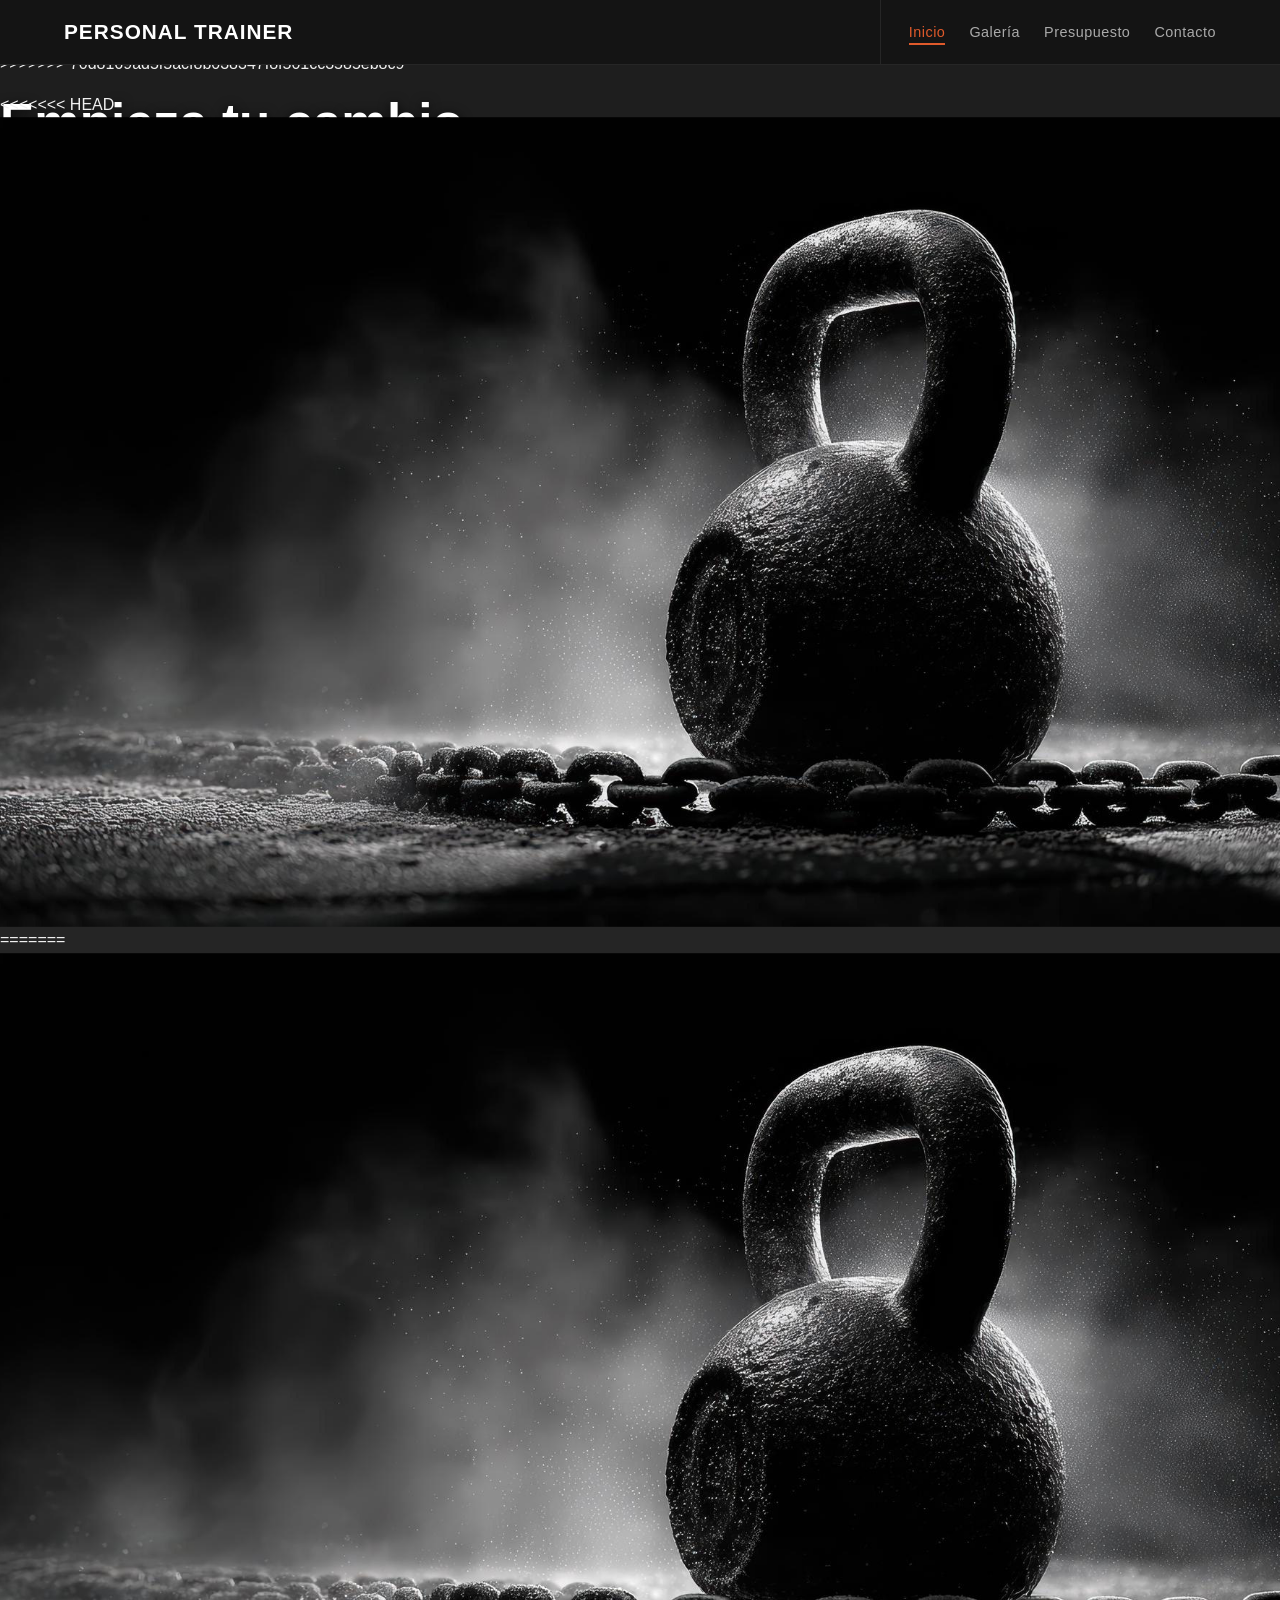
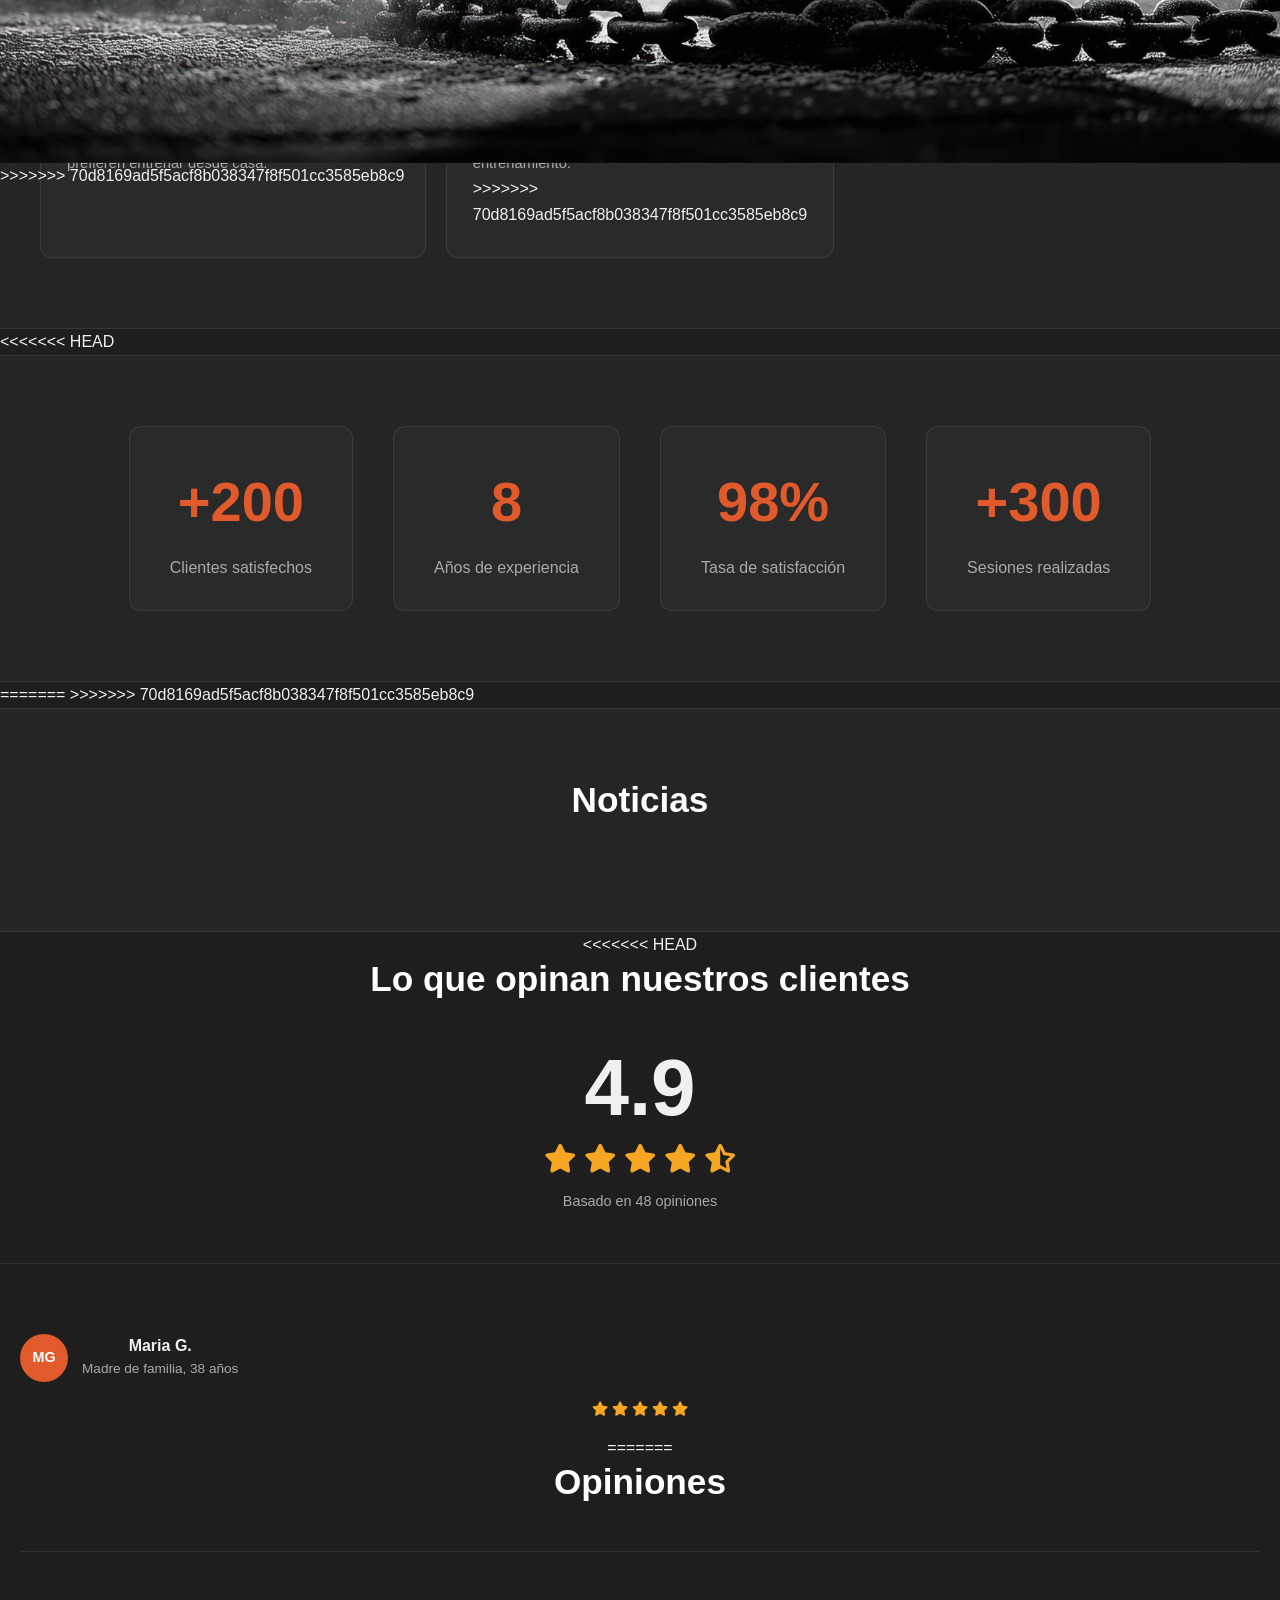
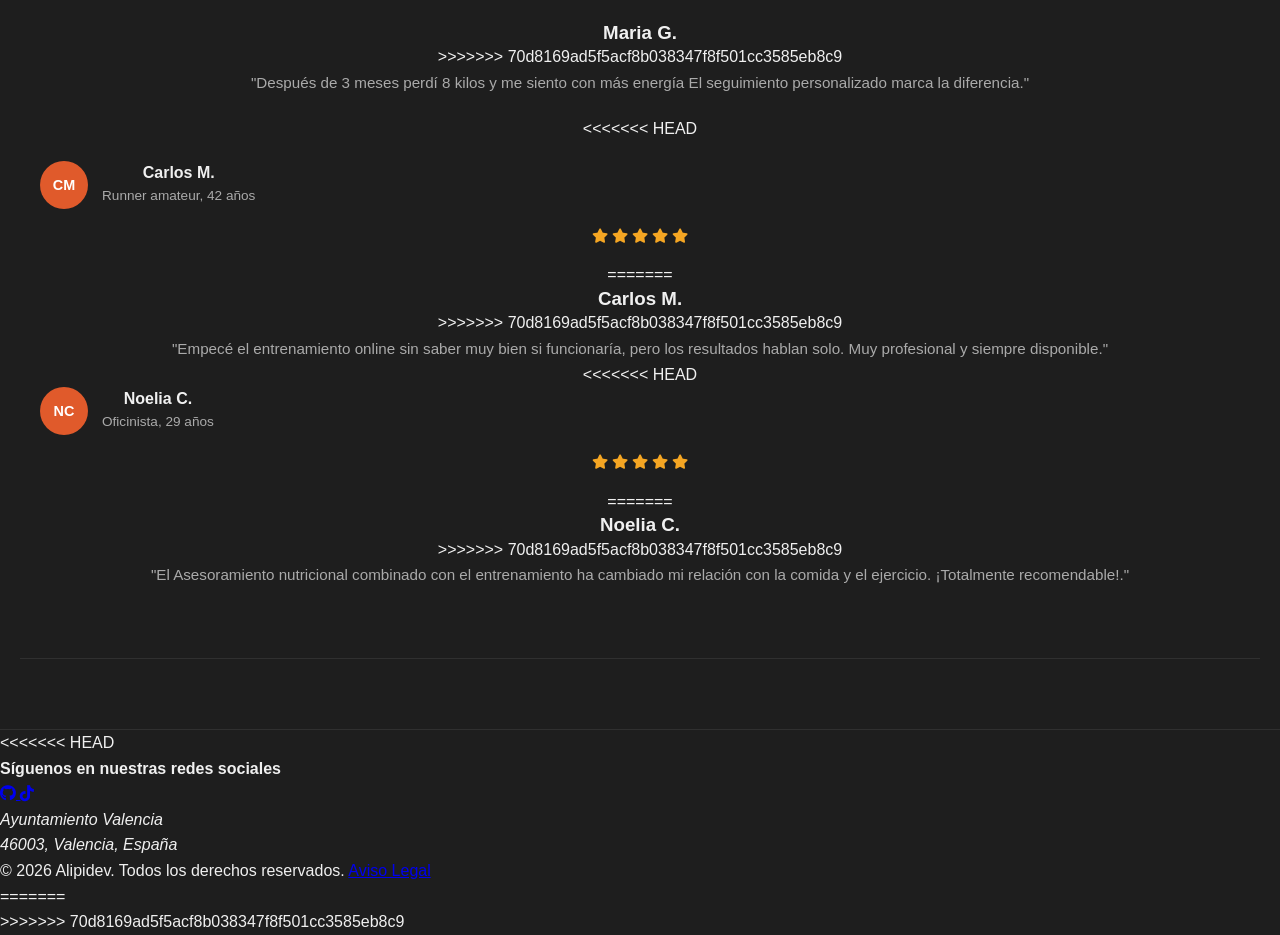
==== commit 76f5b067: "resuelto conflicto merge" ====
--- a/index.html
+++ b/index.html
@@ -7,6 +7,7 @@
     <link rel="stylesheet" href="css/styles.css">
     <!-- Cargamos los iconos de las redes sociales -->
     <link rel="stylesheet" href="https://cdnjs.cloudflare.com/ajax/libs/font-awesome/6.0.0/css/all.min.css">
+<<<<<<< HEAD
     <title>Personal Trainer Alina</title>
 </head>
 <body>
@@ -40,16 +41,28 @@
     
          
     </header>
+=======
+    <title>Personal Trainer</title>
+</head>
+<body>
+    <!-- Cargamos el header de la página -->
+     <div id="mi-header"></div>
+>>>>>>> 70d8169ad5f5acf8b038347f8f501cc3585eb8c9
 
      <main>
         <!-- Primera sección -->
          <section class="hero" id="hero">
             <div class="hero-image">
+<<<<<<< HEAD
                 <img src="assets/fondo_inicial.png" alt="Fondo principal" class="fondo_inicial" width="2000" height="1121">
+=======
+                <img src="assets/fondo_inicial.png" alt="Fondo principal" class="fondo_inicial">
+>>>>>>> 70d8169ad5f5acf8b038347f8f501cc3585eb8c9
             </div>
             <div class="hero-text">
                 <h2>Empieza tu cambio</h2>
                 <h3>Cada paso te acerca a tu mejor versión</h3>
+<<<<<<< HEAD
                 <p>Entrenamiento personalizado adaptador a tus objetivos, tu ritmo y tu vida.
                     Tanto si quieres perder peso, ganar músculo o simplemente moverte mejor,
                     estoy aquí para acompañarte y lograr tus objetivos.
@@ -58,6 +71,8 @@
                     <i class="fa-solid fa-circle-check"></i> Primera sesi&oacute;n gratuita · Sin compromiso
                 </div>
                 <a href="views/presupuesto.html" class="btn-cta">Solicita información</a>
+=======
+>>>>>>> 70d8169ad5f5acf8b038347f8f501cc3585eb8c9
             </div>
          </section>
 
@@ -67,6 +82,7 @@
                 <div class="div-services">
                     <div class="grid-services">
                         <article class="item-services">
+<<<<<<< HEAD
                             <i class="fa-solid fa-dumbbell"></i>
                             <h3>Entrenamiento personal presencial</h3>
                             <p>Sesiones individuales en gimnasio o al aire libre, con seguimiento directo del entrenador. 
@@ -101,12 +117,28 @@
                                 <li>Recomendaciones de suplementación</li>
                                 <li>Revisiones y ajustes periódicos</li>
                             </ul>
+=======
+                            <h3>Entrenamiento personal presencial</h3>
+                            <p>Sesiones individuales en gimnasio o al aire libre, con seguimiento directo del entrenador. 
+                                El plan se adapta a los objetivos y condición física de cada cliente, corrigiendo la técnica en tiempo real.</p>
+                        </article>
+                        <article class="item-services">
+                            <h3>Entrenamiento online</h3>
+                            <p>Plan de entrenamiento personalizado a distancia, con rutinas semanales, vídeos explicativos y seguimiento por mensajería
+                                 o videollamada. Ideal para quienes no pueden acudir en persona o prefieren entrenar desde casa.</p>
+                        </article>
+                        <article class="item-services">
+                            <h3>Asesoramiento nutricional</h3>
+                            <p>Guía alimentaria adaptada a los objetivos del cliente (pérdida de peso, ganancia muscular, rendimiento deportivo). 
+                                Incluye planificación de menús y recomendaciones para complementar el entrenamiento.</p>
+>>>>>>> 70d8169ad5f5acf8b038347f8f501cc3585eb8c9
                         </article>
                     </div>
                 </div>
 
           </section>
 
+<<<<<<< HEAD
           <!-- Sección de números de impacto -->
            <div class="section-stats">
                 <div class="grid-stats">
@@ -129,6 +161,8 @@
                 </div>
            </div>
 
+=======
+>>>>>>> 70d8169ad5f5acf8b038347f8f501cc3585eb8c9
           <!-- Tercera sección noticias por JSON -->
            <section class="noticias-json" id="noticias-json">
                 <h2>Noticias</h2>
@@ -136,6 +170,7 @@
 
            <!-- Cuarta sección de testimonios -->
             <section class="testimonios" id="testimonios">
+<<<<<<< HEAD
                 <h2>Lo que opinan nuestros clientes</h2>
 
                 <!-- Media de valoración -->
@@ -169,10 +204,17 @@
                             <i class="fa-solid fa-star"></i>
                             <i class="fa-solid fa-star"></i>
                         </div>
+=======
+                <h2>Opiniones</h2>
+                <div class="grid-testimonios">
+                    <article>
+                        <h3>Maria G.</h3>
+>>>>>>> 70d8169ad5f5acf8b038347f8f501cc3585eb8c9
                         <p>"Después de 3 meses perdí 8 kilos y me siento con más energía 
                             El seguimiento personalizado marca la diferencia."
                         </p>
                     </article>
+<<<<<<< HEAD
 
                     <article class="card-testimonio">
                         <div class="testimonio-header">
@@ -189,10 +231,15 @@
                             <i class="fa-solid fa-star"></i>
                             <i class="fa-solid fa-star"></i>
                         </div>
+=======
+                    <article>
+                        <h3>Carlos M.</h3>
+>>>>>>> 70d8169ad5f5acf8b038347f8f501cc3585eb8c9
                         <p>"Empecé el entrenamiento online sin saber muy bien si funcionaría,
                             pero los resultados hablan solo. Muy profesional y siempre disponible."
                         </p>
                     </article>
+<<<<<<< HEAD
 
                     <article class="card-testimonio">
                         <div class="testimonio-header">
@@ -209,6 +256,10 @@
                             <i class="fa-solid fa-star"></i>
                             <i class="fa-solid fa-star"></i>
                         </div>
+=======
+                    <article>
+                        <h3>Noelia C.</h3>
+>>>>>>> 70d8169ad5f5acf8b038347f8f501cc3585eb8c9
                         <p>"El Asesoramiento nutricional combinado con el entrenamiento ha cambiado mi 
                             relación con la comida y el ejercicio. ¡Totalmente recomendable!."
                         </p>
@@ -216,6 +267,7 @@
                 </div>
 
             </section>
+<<<<<<< HEAD
 
             <!-- Modal de noticias -->
             <div class="modal-overlay" id="modal-overlay">
@@ -259,5 +311,14 @@
     </footer>
     <!-- Cargamos el script -->
      <script src="/js/components.js"></script>
+=======
+     </main>
+
+     <!-- Cargamos el footer -->
+      <div id="mi-footer"></div>
+      
+    <!-- Cargamos el script -->
+     <script src="js/components.js"></script>
+>>>>>>> 70d8169ad5f5acf8b038347f8f501cc3585eb8c9
 </body>
 </html>
--- a/css/styles.css
+++ b/css/styles.css
@@ -13,11 +13,18 @@
    4. PÁGINA DE INICIO (SECCIÓN SERVICIOS)
    5. PÁGINA DE INICIO (SECCIÓN NOTICIAS)
    6. PÁGINA DE INCIIO (SECCIÓN TESTIMONIOS)
+<<<<<<< HEAD
    7. PÁGINA DE GALERÍA
    8. PÁGINA PRESUPUESTOS
    9. PÁGINA CONTACTOS
    10. PÁGINA AVISO LEGAL
    11. FOOTER
+=======
+   7. PÁGINA PRESUPUESTOS
+   8. PÁGINA CONTACTOS
+   9. PÁGINA AVISO LEGAL
+   10. FOOTER
+>>>>>>> 70d8169ad5f5acf8b038347f8f501cc3585eb8c9
 ============================================= */
 
 /* =============================================
@@ -268,6 +275,7 @@
     object-position: center top;
     display: block;
 }
+<<<<<<< HEAD
 /* Animación de deslizamiento desde la derecha */
 @keyframes deslizarDesdeDerechaHero {
     from {
@@ -279,6 +287,8 @@
         transform: translateX(-50%); /* solo centrado */
     }
 }
+=======
+>>>>>>> 70d8169ad5f5acf8b038347f8f501cc3585eb8c9
 
 .hero-text {
     position: absolute;
@@ -288,7 +298,10 @@
     transform: translateX(-50%);
     width: 90%;
     text-align: center;
+<<<<<<< HEAD
     animation: deslizarDesdeDerechaHero 1.5s ease-out 0.3s both;
+=======
+>>>>>>> 70d8169ad5f5acf8b038347f8f501cc3585eb8c9
 }
 
 .hero-text h2 {
@@ -304,6 +317,7 @@
     color: var(--color-text-muted);
     font-weight: 400;
     text-shadow: 0 2px 8px rgba(0,0,0,0.8);
+<<<<<<< HEAD
     margin-bottom: 16px;
 }
 .hero-text p {
@@ -328,6 +342,8 @@
 .btn-cta:hover {
     background-color: var(--color-border-hover);
     transform: scale(1.05);
+=======
+>>>>>>> 70d8169ad5f5acf8b038347f8f501cc3585eb8c9
 }
 
 @media (min-width: 768px) {
@@ -336,11 +352,14 @@
         width: 70%;
     }
 
+<<<<<<< HEAD
     .btn-cta{
         font-size: 1.1rem;
         padding: 16px 40px;
     }
 
+=======
+>>>>>>> 70d8169ad5f5acf8b038347f8f501cc3585eb8c9
 }
 @media (min-width: 1024px){
     .hero-text{
@@ -403,6 +422,7 @@
     line-height: 1.7;
 }
 
+<<<<<<< HEAD
 .badge-garantia{
     display: inline-block;
     color: var(--color-text);
@@ -461,6 +481,8 @@
     font-size: clamp(0.9rem, 2vw, 1rem);
     color: var(--color-text-muted);
 }
+=======
+>>>>>>> 70d8169ad5f5acf8b038347f8f501cc3585eb8c9
 @media (min-width: 768px) {
     .grid-services { grid-template-columns: repeat(2, 1fr); }
 }
@@ -500,13 +522,20 @@
     border-radius: 12px;
     padding: 24px;
     transition: border-color 0.25s;
+<<<<<<< HEAD
     cursor: pointer;
     transition: border-color 0.3s ease, transform 0.3 ease;
+=======
+>>>>>>> 70d8169ad5f5acf8b038347f8f501cc3585eb8c9
 }
 
 .card-noticia:hover {
     border-color: var(--color-primary);
+<<<<<<< HEAD
     transform: translateY(-5px);
+=======
+    transform: translateY(-4px);
+>>>>>>> 70d8169ad5f5acf8b038347f8f501cc3585eb8c9
 }
 
 .card-noticia h3 {
@@ -523,6 +552,7 @@
     line-height: 1.7;
 }
 
+<<<<<<< HEAD
 .tag{
     display: inline-block;
     padding: 4px 12px;
@@ -657,6 +687,8 @@
     font-weight: 700;
 }
 
+=======
+>>>>>>> 70d8169ad5f5acf8b038347f8f501cc3585eb8c9
 @media (min-width: 768px) {
     .grid-noticias { grid-template-columns: repeat(2, 1fr); }
 }
@@ -669,6 +701,7 @@
    6. TESTIMONIOS
 ============================================= */
 .testimonios {
+<<<<<<< HEAD
     padding: var(--padding-section);
     background-color: var(--color-bg);
     text-align: center;
@@ -709,10 +742,30 @@
     display: grid;
     grid-template-columns: repeat(auto-fit, minmax(280px, 1fr));
     gap: 24px;
+=======
+    background-color: var(--color-bg-section);
+    border-top: 1px solid var(--color-border);
+    border-bottom: 1px solid var(--color-border);
+    padding: var(--padding-section);
+}
+
+.testimonios h2 {
+    text-align: center;
+    font-size: clamp(1.5rem, 4vw, 2.2rem);
+    color: #ffffff;
+    margin-bottom: 48px;
+}
+
+.grid-testimonios {
+    display: grid;
+    grid-template-columns: 1fr;
+    gap: 20px;
+>>>>>>> 70d8169ad5f5acf8b038347f8f501cc3585eb8c9
     max-width: var(--max-width);
     margin: 0 auto;
 }
 
+<<<<<<< HEAD
 /* Tarjeta testimonio */
 .card-testimonio {
     background-color: var(--color-bg-card);
@@ -773,6 +826,48 @@
     color: var(--color-text-muted);
     line-height: 1.7;
     font-size: 0.95rem;
+=======
+.grid-testimonios article {
+    background-color: var(--color-bg-card);
+    border: 1px solid var(--color-border);
+    border-radius: 12px;
+    padding: 30px 26px 26px;
+    position: relative;
+    transition: border-color 0.25s;
+}
+
+.grid-testimonios article:hover {
+    border-color: var(--color-primary);
+}
+
+.grid-testimonios article::before {
+    content: '"';
+    font-size: 5rem;
+    color: var(--color-primary);
+    position: absolute;
+    top: 6px;
+    left: 20px;
+    line-height: 1;
+    opacity: 0.35;
+    font-family: Georgia, serif;
+}
+
+.grid-testimonios h3 {
+    font-size: 0.85rem;
+    color: var(--color-primary);
+    margin-bottom: 10px;
+    padding-top: 24px;
+    font-weight: 600;
+    letter-spacing: 0.8px;
+    text-transform: uppercase;
+}
+
+.grid-testimonios p {
+    color: var(--color-text-muted);
+    font-size: 0.93rem;
+    font-style: italic;
+    line-height: 1.7;
+>>>>>>> 70d8169ad5f5acf8b038347f8f501cc3585eb8c9
 }
 
 @media (min-width: 768px) {
@@ -782,6 +877,7 @@
 @media (min-width: 1024px) {
     .grid-testimonios { grid-template-columns: repeat(3, 1fr); }
 }
+<<<<<<< HEAD
 
 /* =============================================
    7. PÁGINA DE GALERÍA
@@ -864,6 +960,10 @@
 
 /* =============================================
    8. PÁGINA PRESUPUESTOS
+=======
+/* =============================================
+   7. PÁGINA PRESUPUESTOS
+>>>>>>> 70d8169ad5f5acf8b038347f8f501cc3585eb8c9
 ============================================= */
 
 .error{
@@ -1047,7 +1147,11 @@
 }
 
 /* =============================================
+<<<<<<< HEAD
    9. PÁGINA CONTACTO
+=======
+   8. PÁGINA CONTACTO
+>>>>>>> 70d8169ad5f5acf8b038347f8f501cc3585eb8c9
 ============================================= */
 
 /* ── Sección principal ── */
@@ -1117,6 +1221,33 @@
     height: 450px;                  /* altura del mapa, ajústala a tu gusto */
 }
 
+<<<<<<< HEAD
+=======
+/* ── Botón cómo llegar ── */
+
+
+#btn-ruta {
+    width: 100%;                /* ocupa todo el ancho de la info */
+    margin-top: 10px;           /* separación de los datos de arriba */
+    background-color: var(--color-primary);
+    color: #ffffff;
+    border: none;
+    border-radius: 8px;
+    padding: 12px 20px;
+    font-size: 0.9rem;
+    font-weight: 600;
+    cursor: pointer;
+    display: flex;
+    align-items: center;
+    justify-content: center;    /* centra el icono y el texto */
+    gap: 8px;
+    transition: opacity 0.2s;
+}
+
+#btn-ruta:hover {
+    opacity: 0.85;
+}
+>>>>>>> 70d8169ad5f5acf8b038347f8f501cc3585eb8c9
 
 /* ── Responsive tablet y desktop ── */
 @media (min-width: 768px) {
@@ -1136,7 +1267,11 @@
 }
 
 /* =============================================
+<<<<<<< HEAD
    10. PÁGINA AVISO LEGAL
+=======
+   9. PÁGINA AVISO LEGAL
+>>>>>>> 70d8169ad5f5acf8b038347f8f501cc3585eb8c9
 ============================================= */
 .legal-container{
     max-width: 800px;
@@ -1171,12 +1306,17 @@
     margin-left: 20px;
 }
 
+<<<<<<< HEAD
 .texto-negrita{
     font-weight: bold;
 }
 
 /* =============================================
    11. FOOTER
+=======
+/* =============================================
+   10. FOOTER
+>>>>>>> 70d8169ad5f5acf8b038347f8f501cc3585eb8c9
    Estructura esperada en components.js:
    <footer class="site-footer">
      <p>© 2025 Personal Trainer Alina</p>
@@ -1191,12 +1331,15 @@
     font-size: 0.85rem;
 }
 
+<<<<<<< HEAD
 .footer-titulo {
     font-weight: 700;
     font-size: 1rem;
     margin-bottom: 12px;
 }
 
+=======
+>>>>>>> 70d8169ad5f5acf8b038347f8f501cc3585eb8c9
 .site-footer a {
     color: var(--color-primary);
     text-decoration: none;
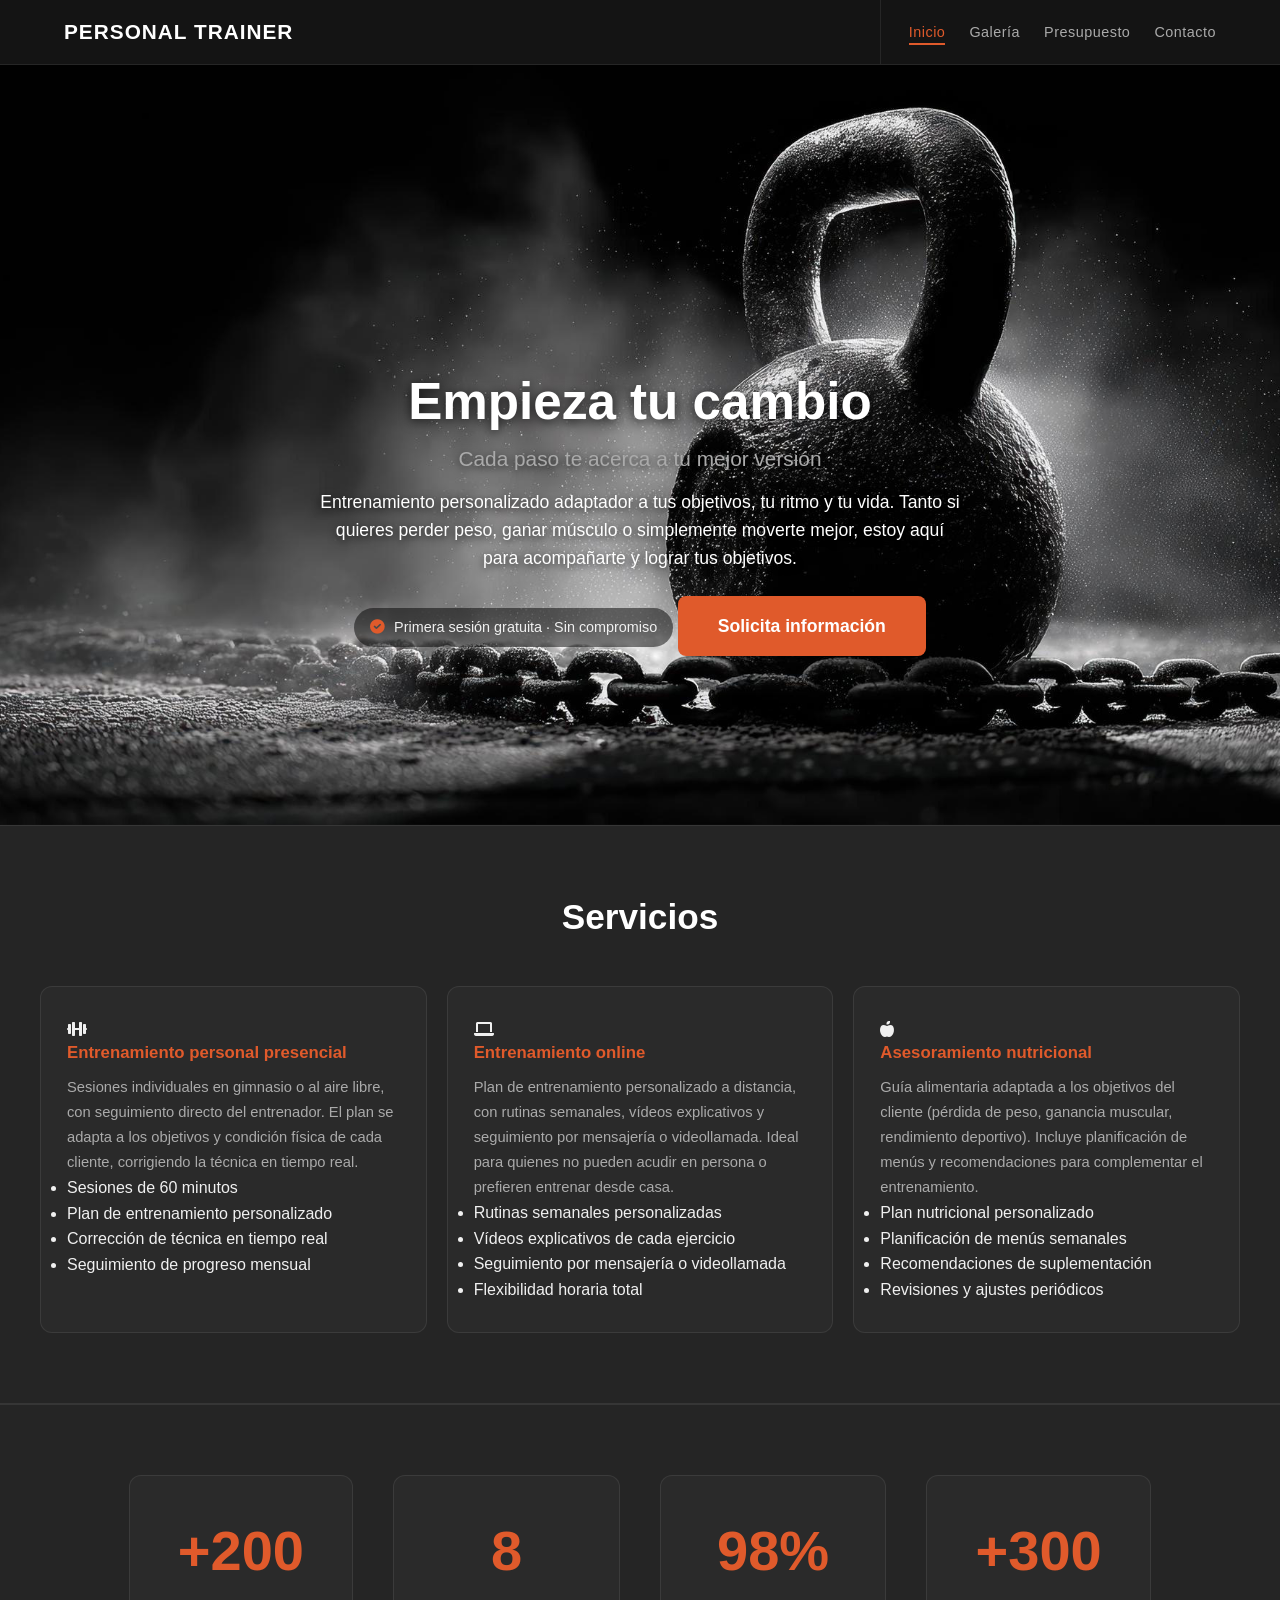
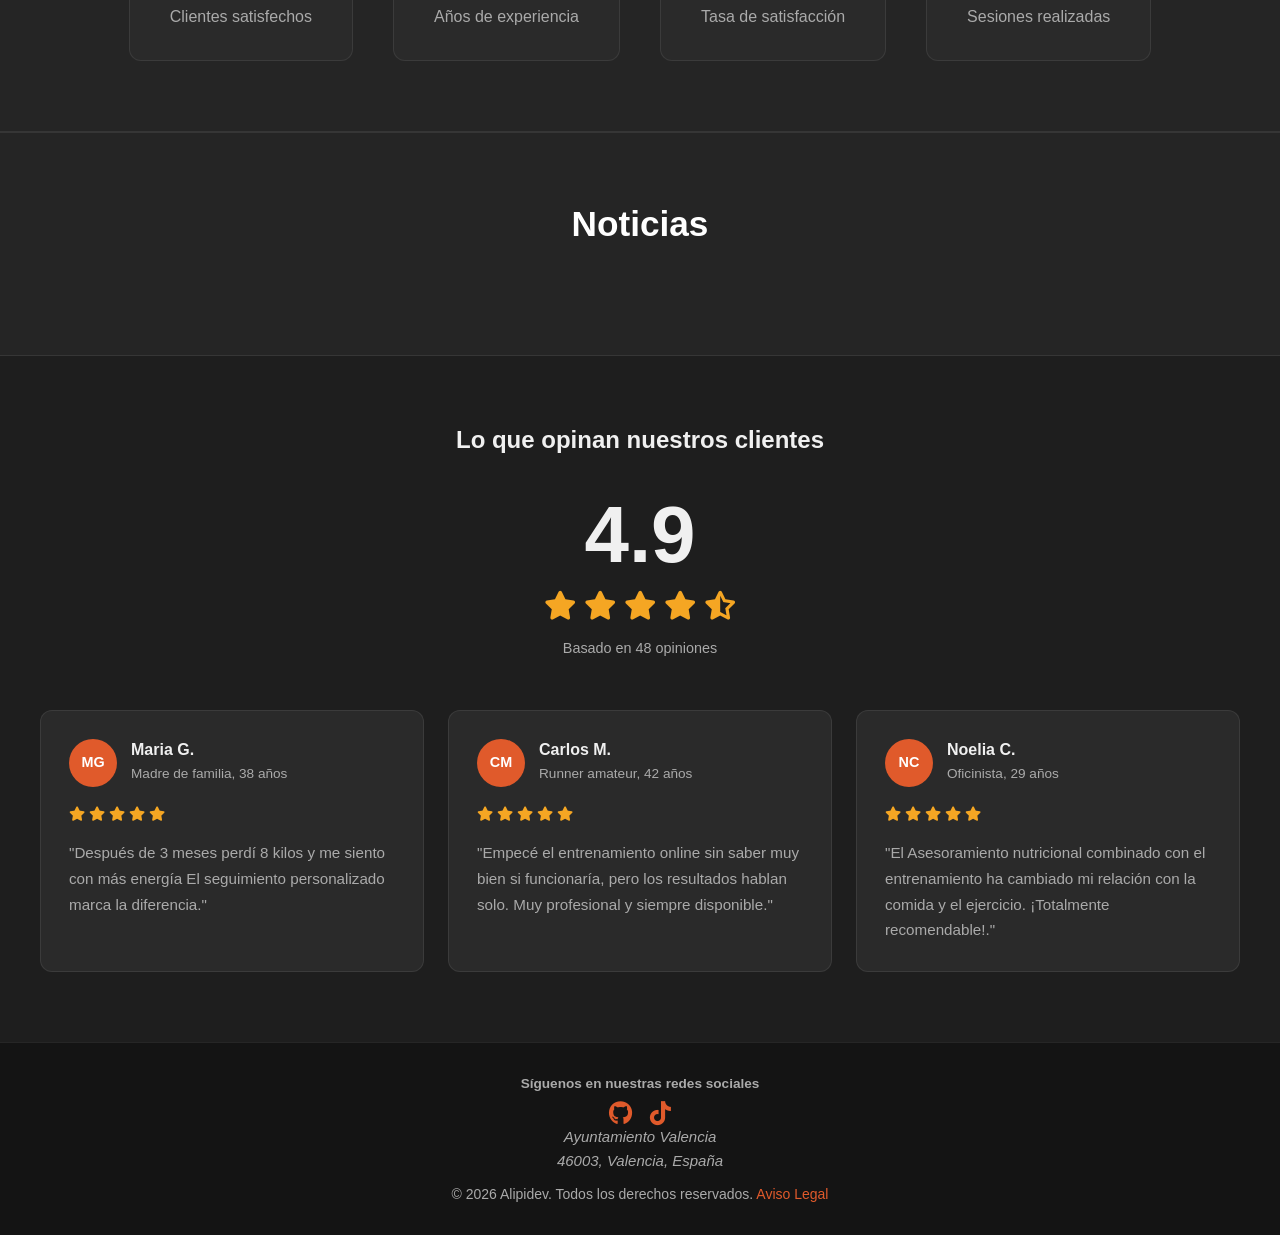
==== commit 9bd5202c: "update html" ====
--- a/index.html
+++ b/index.html
@@ -7,7 +7,6 @@
     <link rel="stylesheet" href="css/styles.css">
     <!-- Cargamos los iconos de las redes sociales -->
     <link rel="stylesheet" href="https://cdnjs.cloudflare.com/ajax/libs/font-awesome/6.0.0/css/all.min.css">
-<<<<<<< HEAD
     <title>Personal Trainer Alina</title>
 </head>
 <body>
@@ -41,28 +40,16 @@
     
          
     </header>
-=======
-    <title>Personal Trainer</title>
-</head>
-<body>
-    <!-- Cargamos el header de la página -->
-     <div id="mi-header"></div>
->>>>>>> 70d8169ad5f5acf8b038347f8f501cc3585eb8c9
 
      <main>
         <!-- Primera sección -->
          <section class="hero" id="hero">
             <div class="hero-image">
-<<<<<<< HEAD
                 <img src="assets/fondo_inicial.png" alt="Fondo principal" class="fondo_inicial" width="2000" height="1121">
-=======
-                <img src="assets/fondo_inicial.png" alt="Fondo principal" class="fondo_inicial">
->>>>>>> 70d8169ad5f5acf8b038347f8f501cc3585eb8c9
             </div>
             <div class="hero-text">
                 <h2>Empieza tu cambio</h2>
                 <h3>Cada paso te acerca a tu mejor versión</h3>
-<<<<<<< HEAD
                 <p>Entrenamiento personalizado adaptador a tus objetivos, tu ritmo y tu vida.
                     Tanto si quieres perder peso, ganar músculo o simplemente moverte mejor,
                     estoy aquí para acompañarte y lograr tus objetivos.
@@ -71,8 +58,6 @@
                     <i class="fa-solid fa-circle-check"></i> Primera sesi&oacute;n gratuita · Sin compromiso
                 </div>
                 <a href="views/presupuesto.html" class="btn-cta">Solicita información</a>
-=======
->>>>>>> 70d8169ad5f5acf8b038347f8f501cc3585eb8c9
             </div>
          </section>
 
@@ -82,7 +67,6 @@
                 <div class="div-services">
                     <div class="grid-services">
                         <article class="item-services">
-<<<<<<< HEAD
                             <i class="fa-solid fa-dumbbell"></i>
                             <h3>Entrenamiento personal presencial</h3>
                             <p>Sesiones individuales en gimnasio o al aire libre, con seguimiento directo del entrenador. 
@@ -117,28 +101,12 @@
                                 <li>Recomendaciones de suplementación</li>
                                 <li>Revisiones y ajustes periódicos</li>
                             </ul>
-=======
-                            <h3>Entrenamiento personal presencial</h3>
-                            <p>Sesiones individuales en gimnasio o al aire libre, con seguimiento directo del entrenador. 
-                                El plan se adapta a los objetivos y condición física de cada cliente, corrigiendo la técnica en tiempo real.</p>
                         </article>
-                        <article class="item-services">
-                            <h3>Entrenamiento online</h3>
-                            <p>Plan de entrenamiento personalizado a distancia, con rutinas semanales, vídeos explicativos y seguimiento por mensajería
-                                 o videollamada. Ideal para quienes no pueden acudir en persona o prefieren entrenar desde casa.</p>
-                        </article>
-                        <article class="item-services">
-                            <h3>Asesoramiento nutricional</h3>
-                            <p>Guía alimentaria adaptada a los objetivos del cliente (pérdida de peso, ganancia muscular, rendimiento deportivo). 
-                                Incluye planificación de menús y recomendaciones para complementar el entrenamiento.</p>
->>>>>>> 70d8169ad5f5acf8b038347f8f501cc3585eb8c9
-                        </article>
                     </div>
                 </div>
 
           </section>
 
-<<<<<<< HEAD
           <!-- Sección de números de impacto -->
            <div class="section-stats">
                 <div class="grid-stats">
@@ -161,8 +129,6 @@
                 </div>
            </div>
 
-=======
->>>>>>> 70d8169ad5f5acf8b038347f8f501cc3585eb8c9
           <!-- Tercera sección noticias por JSON -->
            <section class="noticias-json" id="noticias-json">
                 <h2>Noticias</h2>
@@ -170,7 +136,6 @@
 
            <!-- Cuarta sección de testimonios -->
             <section class="testimonios" id="testimonios">
-<<<<<<< HEAD
                 <h2>Lo que opinan nuestros clientes</h2>
 
                 <!-- Media de valoración -->
@@ -204,17 +169,10 @@
                             <i class="fa-solid fa-star"></i>
                             <i class="fa-solid fa-star"></i>
                         </div>
-=======
-                <h2>Opiniones</h2>
-                <div class="grid-testimonios">
-                    <article>
-                        <h3>Maria G.</h3>
->>>>>>> 70d8169ad5f5acf8b038347f8f501cc3585eb8c9
                         <p>"Después de 3 meses perdí 8 kilos y me siento con más energía 
                             El seguimiento personalizado marca la diferencia."
                         </p>
                     </article>
-<<<<<<< HEAD
 
                     <article class="card-testimonio">
                         <div class="testimonio-header">
@@ -231,15 +189,10 @@
                             <i class="fa-solid fa-star"></i>
                             <i class="fa-solid fa-star"></i>
                         </div>
-=======
-                    <article>
-                        <h3>Carlos M.</h3>
->>>>>>> 70d8169ad5f5acf8b038347f8f501cc3585eb8c9
                         <p>"Empecé el entrenamiento online sin saber muy bien si funcionaría,
                             pero los resultados hablan solo. Muy profesional y siempre disponible."
                         </p>
                     </article>
-<<<<<<< HEAD
 
                     <article class="card-testimonio">
                         <div class="testimonio-header">
@@ -256,10 +209,6 @@
                             <i class="fa-solid fa-star"></i>
                             <i class="fa-solid fa-star"></i>
                         </div>
-=======
-                    <article>
-                        <h3>Noelia C.</h3>
->>>>>>> 70d8169ad5f5acf8b038347f8f501cc3585eb8c9
                         <p>"El Asesoramiento nutricional combinado con el entrenamiento ha cambiado mi 
                             relación con la comida y el ejercicio. ¡Totalmente recomendable!."
                         </p>
@@ -267,7 +216,6 @@
                 </div>
 
             </section>
-<<<<<<< HEAD
 
             <!-- Modal de noticias -->
             <div class="modal-overlay" id="modal-overlay">
@@ -311,14 +259,5 @@
     </footer>
     <!-- Cargamos el script -->
      <script src="/js/components.js"></script>
-=======
-     </main>
-
-     <!-- Cargamos el footer -->
-      <div id="mi-footer"></div>
-      
-    <!-- Cargamos el script -->
-     <script src="js/components.js"></script>
->>>>>>> 70d8169ad5f5acf8b038347f8f501cc3585eb8c9
 </body>
 </html>
--- a/css/styles.css
+++ b/css/styles.css
@@ -13,18 +13,11 @@
    4. PÁGINA DE INICIO (SECCIÓN SERVICIOS)
    5. PÁGINA DE INICIO (SECCIÓN NOTICIAS)
    6. PÁGINA DE INCIIO (SECCIÓN TESTIMONIOS)
-<<<<<<< HEAD
    7. PÁGINA DE GALERÍA
    8. PÁGINA PRESUPUESTOS
    9. PÁGINA CONTACTOS
    10. PÁGINA AVISO LEGAL
    11. FOOTER
-=======
-   7. PÁGINA PRESUPUESTOS
-   8. PÁGINA CONTACTOS
-   9. PÁGINA AVISO LEGAL
-   10. FOOTER
->>>>>>> 70d8169ad5f5acf8b038347f8f501cc3585eb8c9
 ============================================= */
 
 /* =============================================
@@ -275,7 +268,6 @@
     object-position: center top;
     display: block;
 }
-<<<<<<< HEAD
 /* Animación de deslizamiento desde la derecha */
 @keyframes deslizarDesdeDerechaHero {
     from {
@@ -287,8 +279,6 @@
         transform: translateX(-50%); /* solo centrado */
     }
 }
-=======
->>>>>>> 70d8169ad5f5acf8b038347f8f501cc3585eb8c9
 
 .hero-text {
     position: absolute;
@@ -298,10 +288,7 @@
     transform: translateX(-50%);
     width: 90%;
     text-align: center;
-<<<<<<< HEAD
     animation: deslizarDesdeDerechaHero 1.5s ease-out 0.3s both;
-=======
->>>>>>> 70d8169ad5f5acf8b038347f8f501cc3585eb8c9
 }
 
 .hero-text h2 {
@@ -317,7 +304,6 @@
     color: var(--color-text-muted);
     font-weight: 400;
     text-shadow: 0 2px 8px rgba(0,0,0,0.8);
-<<<<<<< HEAD
     margin-bottom: 16px;
 }
 .hero-text p {
@@ -342,8 +328,6 @@
 .btn-cta:hover {
     background-color: var(--color-border-hover);
     transform: scale(1.05);
-=======
->>>>>>> 70d8169ad5f5acf8b038347f8f501cc3585eb8c9
 }
 
 @media (min-width: 768px) {
@@ -352,14 +336,11 @@
         width: 70%;
     }
 
-<<<<<<< HEAD
     .btn-cta{
         font-size: 1.1rem;
         padding: 16px 40px;
     }
 
-=======
->>>>>>> 70d8169ad5f5acf8b038347f8f501cc3585eb8c9
 }
 @media (min-width: 1024px){
     .hero-text{
@@ -422,7 +403,6 @@
     line-height: 1.7;
 }
 
-<<<<<<< HEAD
 .badge-garantia{
     display: inline-block;
     color: var(--color-text);
@@ -481,8 +461,6 @@
     font-size: clamp(0.9rem, 2vw, 1rem);
     color: var(--color-text-muted);
 }
-=======
->>>>>>> 70d8169ad5f5acf8b038347f8f501cc3585eb8c9
 @media (min-width: 768px) {
     .grid-services { grid-template-columns: repeat(2, 1fr); }
 }
@@ -522,20 +500,13 @@
     border-radius: 12px;
     padding: 24px;
     transition: border-color 0.25s;
-<<<<<<< HEAD
     cursor: pointer;
     transition: border-color 0.3s ease, transform 0.3 ease;
-=======
->>>>>>> 70d8169ad5f5acf8b038347f8f501cc3585eb8c9
 }
 
 .card-noticia:hover {
     border-color: var(--color-primary);
-<<<<<<< HEAD
     transform: translateY(-5px);
-=======
-    transform: translateY(-4px);
->>>>>>> 70d8169ad5f5acf8b038347f8f501cc3585eb8c9
 }
 
 .card-noticia h3 {
@@ -552,7 +523,6 @@
     line-height: 1.7;
 }
 
-<<<<<<< HEAD
 .tag{
     display: inline-block;
     padding: 4px 12px;
@@ -687,8 +657,6 @@
     font-weight: 700;
 }
 
-=======
->>>>>>> 70d8169ad5f5acf8b038347f8f501cc3585eb8c9
 @media (min-width: 768px) {
     .grid-noticias { grid-template-columns: repeat(2, 1fr); }
 }
@@ -701,7 +669,6 @@
    6. TESTIMONIOS
 ============================================= */
 .testimonios {
-<<<<<<< HEAD
     padding: var(--padding-section);
     background-color: var(--color-bg);
     text-align: center;
@@ -742,30 +709,10 @@
     display: grid;
     grid-template-columns: repeat(auto-fit, minmax(280px, 1fr));
     gap: 24px;
-=======
-    background-color: var(--color-bg-section);
-    border-top: 1px solid var(--color-border);
-    border-bottom: 1px solid var(--color-border);
-    padding: var(--padding-section);
-}
-
-.testimonios h2 {
-    text-align: center;
-    font-size: clamp(1.5rem, 4vw, 2.2rem);
-    color: #ffffff;
-    margin-bottom: 48px;
-}
-
-.grid-testimonios {
-    display: grid;
-    grid-template-columns: 1fr;
-    gap: 20px;
->>>>>>> 70d8169ad5f5acf8b038347f8f501cc3585eb8c9
     max-width: var(--max-width);
     margin: 0 auto;
 }
 
-<<<<<<< HEAD
 /* Tarjeta testimonio */
 .card-testimonio {
     background-color: var(--color-bg-card);
@@ -826,48 +773,6 @@
     color: var(--color-text-muted);
     line-height: 1.7;
     font-size: 0.95rem;
-=======
-.grid-testimonios article {
-    background-color: var(--color-bg-card);
-    border: 1px solid var(--color-border);
-    border-radius: 12px;
-    padding: 30px 26px 26px;
-    position: relative;
-    transition: border-color 0.25s;
-}
-
-.grid-testimonios article:hover {
-    border-color: var(--color-primary);
-}
-
-.grid-testimonios article::before {
-    content: '"';
-    font-size: 5rem;
-    color: var(--color-primary);
-    position: absolute;
-    top: 6px;
-    left: 20px;
-    line-height: 1;
-    opacity: 0.35;
-    font-family: Georgia, serif;
-}
-
-.grid-testimonios h3 {
-    font-size: 0.85rem;
-    color: var(--color-primary);
-    margin-bottom: 10px;
-    padding-top: 24px;
-    font-weight: 600;
-    letter-spacing: 0.8px;
-    text-transform: uppercase;
-}
-
-.grid-testimonios p {
-    color: var(--color-text-muted);
-    font-size: 0.93rem;
-    font-style: italic;
-    line-height: 1.7;
->>>>>>> 70d8169ad5f5acf8b038347f8f501cc3585eb8c9
 }
 
 @media (min-width: 768px) {
@@ -877,7 +782,6 @@
 @media (min-width: 1024px) {
     .grid-testimonios { grid-template-columns: repeat(3, 1fr); }
 }
-<<<<<<< HEAD
 
 /* =============================================
    7. PÁGINA DE GALERÍA
@@ -960,10 +864,6 @@
 
 /* =============================================
    8. PÁGINA PRESUPUESTOS
-=======
-/* =============================================
-   7. PÁGINA PRESUPUESTOS
->>>>>>> 70d8169ad5f5acf8b038347f8f501cc3585eb8c9
 ============================================= */
 
 .error{
@@ -1147,11 +1047,7 @@
 }
 
 /* =============================================
-<<<<<<< HEAD
    9. PÁGINA CONTACTO
-=======
-   8. PÁGINA CONTACTO
->>>>>>> 70d8169ad5f5acf8b038347f8f501cc3585eb8c9
 ============================================= */
 
 /* ── Sección principal ── */
@@ -1221,33 +1117,6 @@
     height: 450px;                  /* altura del mapa, ajústala a tu gusto */
 }
 
-<<<<<<< HEAD
-=======
-/* ── Botón cómo llegar ── */
-
-
-#btn-ruta {
-    width: 100%;                /* ocupa todo el ancho de la info */
-    margin-top: 10px;           /* separación de los datos de arriba */
-    background-color: var(--color-primary);
-    color: #ffffff;
-    border: none;
-    border-radius: 8px;
-    padding: 12px 20px;
-    font-size: 0.9rem;
-    font-weight: 600;
-    cursor: pointer;
-    display: flex;
-    align-items: center;
-    justify-content: center;    /* centra el icono y el texto */
-    gap: 8px;
-    transition: opacity 0.2s;
-}
-
-#btn-ruta:hover {
-    opacity: 0.85;
-}
->>>>>>> 70d8169ad5f5acf8b038347f8f501cc3585eb8c9
 
 /* ── Responsive tablet y desktop ── */
 @media (min-width: 768px) {
@@ -1267,11 +1136,7 @@
 }
 
 /* =============================================
-<<<<<<< HEAD
    10. PÁGINA AVISO LEGAL
-=======
-   9. PÁGINA AVISO LEGAL
->>>>>>> 70d8169ad5f5acf8b038347f8f501cc3585eb8c9
 ============================================= */
 .legal-container{
     max-width: 800px;
@@ -1306,17 +1171,12 @@
     margin-left: 20px;
 }
 
-<<<<<<< HEAD
 .texto-negrita{
     font-weight: bold;
 }
 
 /* =============================================
    11. FOOTER
-=======
-/* =============================================
-   10. FOOTER
->>>>>>> 70d8169ad5f5acf8b038347f8f501cc3585eb8c9
    Estructura esperada en components.js:
    <footer class="site-footer">
      <p>© 2025 Personal Trainer Alina</p>
@@ -1331,15 +1191,12 @@
     font-size: 0.85rem;
 }
 
-<<<<<<< HEAD
 .footer-titulo {
     font-weight: 700;
     font-size: 1rem;
     margin-bottom: 12px;
 }
 
-=======
->>>>>>> 70d8169ad5f5acf8b038347f8f501cc3585eb8c9
 .site-footer a {
     color: var(--color-primary);
     text-decoration: none;
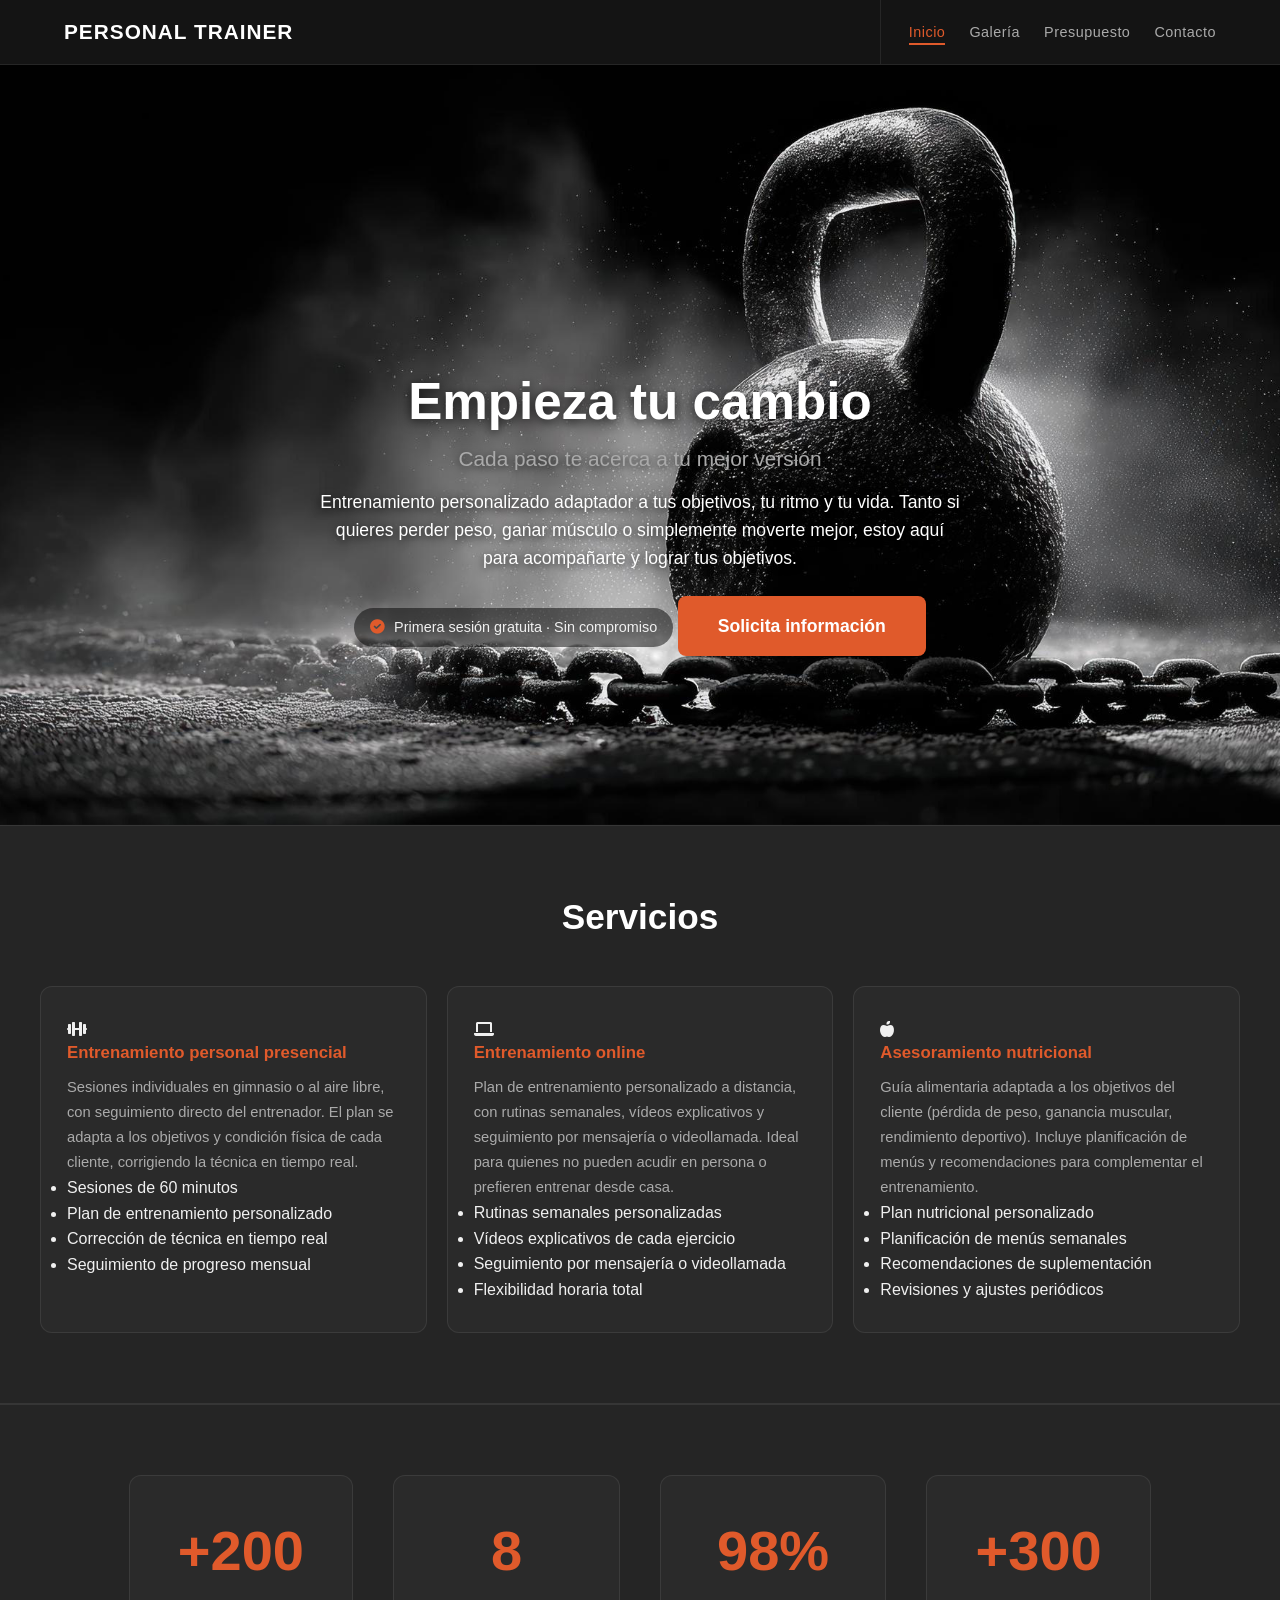
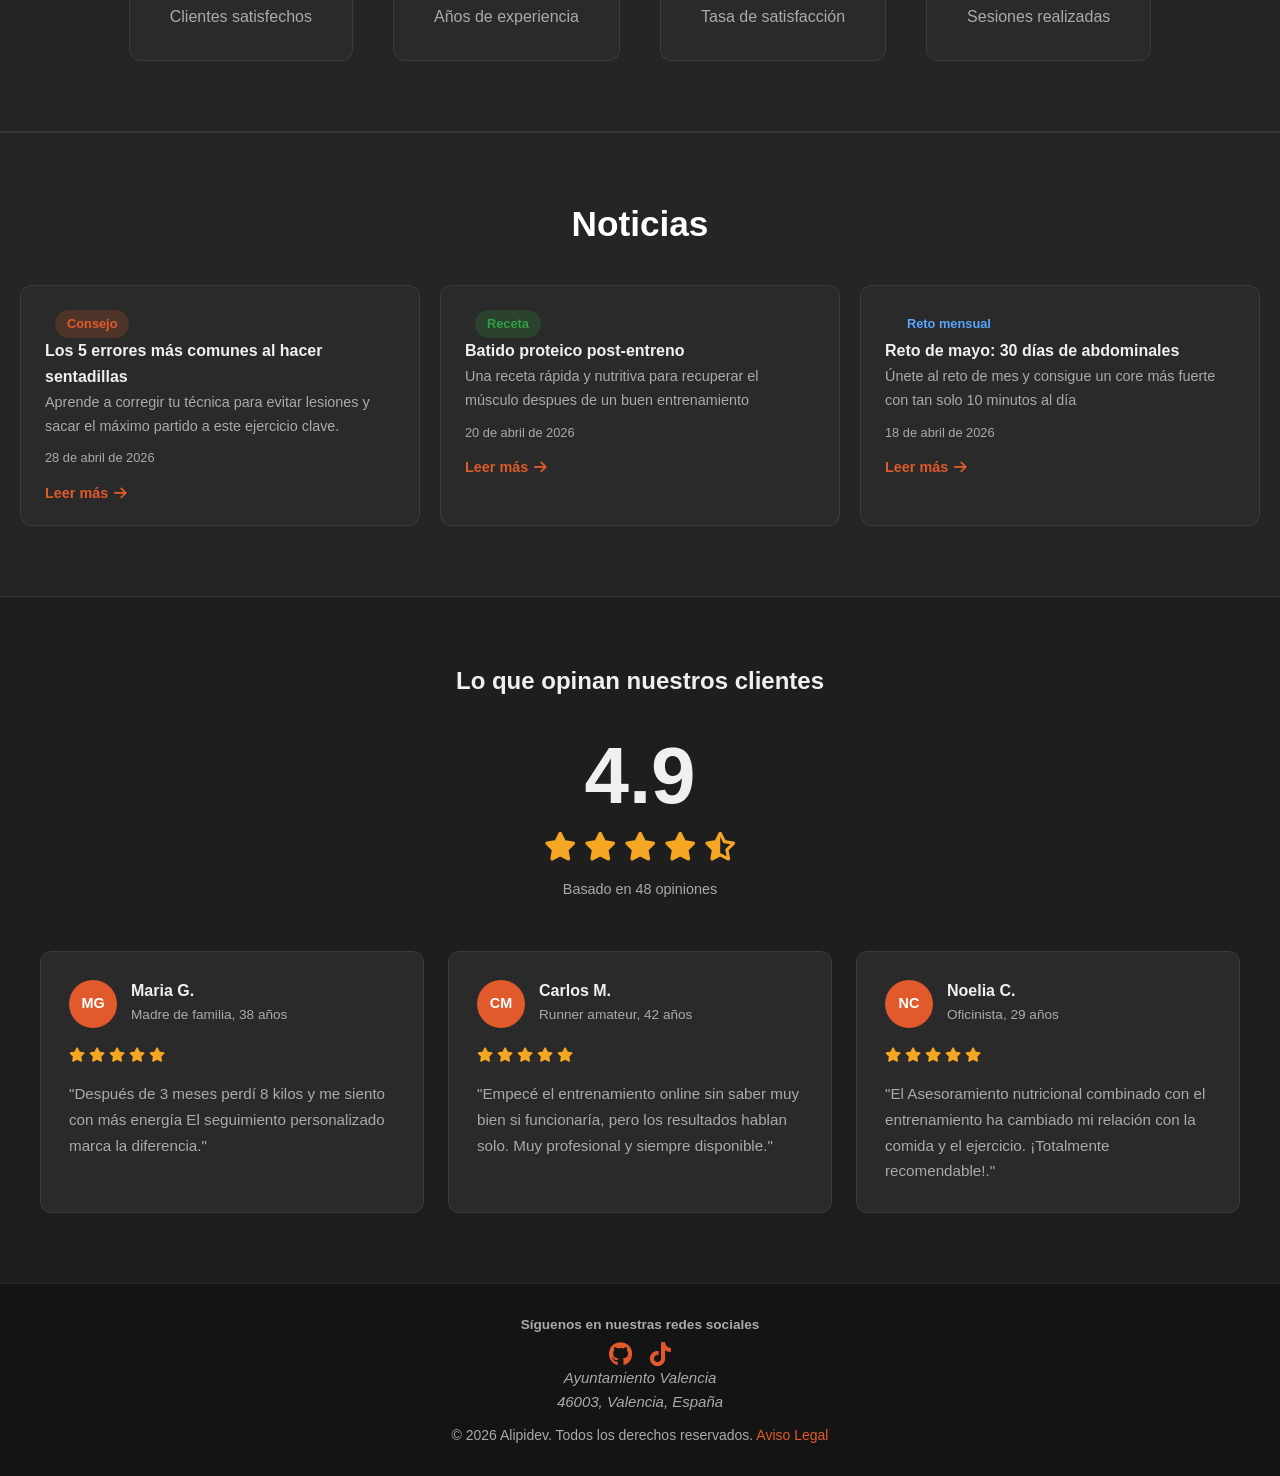
==== commit 828a0d1a: "update index" ====
--- a/index.html
+++ b/index.html
@@ -258,6 +258,6 @@
         </div>
     </footer>
     <!-- Cargamos el script -->
-     <script src="/js/components.js"></script>
+     <script src="js/components.js"></script>
 </body>
 </html>
